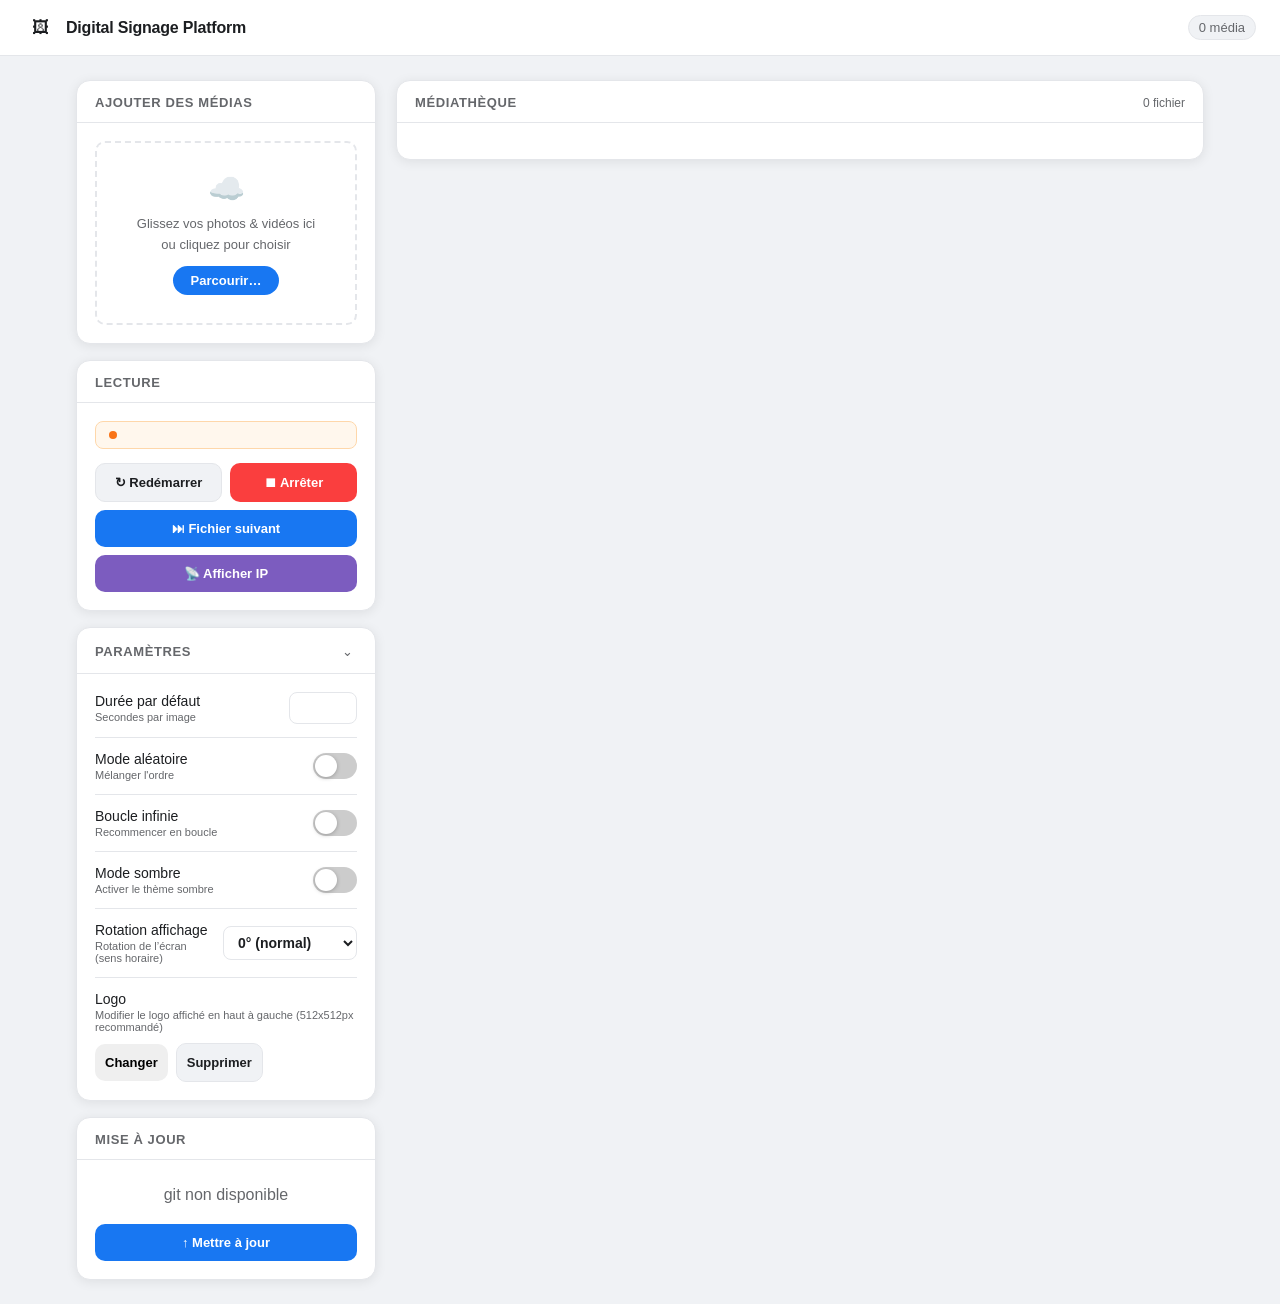
==== legacy_mpv/templates/index.html @ 135f109e "New system" ====
<!DOCTYPE html>
<html lang="fr">
<head>
  <meta charset="utf-8">
  <meta name="viewport" content="width=device-width, initial-scale=1">
  <title>Digital Signage</title>
  <style>
    *, *::before, *::after { margin: 0; padding: 0; box-sizing: border-box; }

    :root {
      --bg:      #f0f2f5;
      --surface: #ffffff;
      --border:  #e4e6ea;
      --text:    #1c1e21;
      --text-2:  #65676b;
      --blue:    #1877f2;
      --blue-h:  #166fe5;
      --green:   #42b883;
      --red:     #fa3e3e;
      --purple:  #7c5cbf;
      --radius:  14px;
      --shadow:  0 2px 12px rgba(0,0,0,.08);
      /* pill (durée) colours */
      --pill-bg: rgba(0,0,0,0.32);
      --pill-border: rgba(0,0,0,0.18);
      --pill-color: #ffffff;
    }

    /* Dark mode variables */
    .dark {
      --bg:      #0b0f12;
      --surface: #0f1720;
      --border:  #1f2933;
      --text:    #e6eef8;
      --text-2:  #9aa4b2;
      --blue:    #3b82f6;
      --blue-h:  #2563eb;
      --green:   #34d399;
      --red:     #fb7185;
      --purple:  #8b5cf6;
      --radius:  14px;
      --shadow:  0 2px 12px rgba(0,0,0,.5);
      --pill-bg: rgba(255,255,255,0.06);
      --pill-border: rgba(255,255,255,0.08);
      --pill-color: var(--text);
    }

    body {
      font-family: -apple-system, BlinkMacSystemFont, 'Segoe UI', Roboto, Helvetica, sans-serif;
      background: var(--bg);
      color: var(--text);
      min-height: 100vh;
    }

    /* ── Header ──────────────────────────────────────── */
    .header {
      background: var(--surface);
      border-bottom: 1px solid var(--border);
      padding: 0 24px;
      height: 56px;
      display: flex;
      align-items: center;
      gap: 10px;
      position: sticky;
      top: 0;
      z-index: 100;
    }
    .header-icon {
      width: 32px; height: 32px;
      background: transparent;
      border-radius: 8px;
      display: flex; align-items: center; justify-content: center;
      font-size: 17px;
    }
    .header-title {
      font-size: 16px;
      font-weight: 700;
      letter-spacing: -0.2px;
    }
    .header-count {
      margin-left: auto;
      font-size: 13px;
      color: var(--text-2);
      background: var(--bg);
      padding: 4px 10px;
      border-radius: 20px;
      border: 1px solid var(--border);
    }

    /* ── Page layout ─────────────────────────────────── */
    .page {
      max-width: 1160px;
      margin: 0 auto;
      padding: 24px 16px;
      display: grid;
      grid-template-columns: 300px 1fr;
      gap: 20px;
      align-items: start;
    }
    @media (max-width: 800px) {
      .page { grid-template-columns: 1fr; }
    }
    .sidebar { display: flex; flex-direction: column; gap: 16px; }
    .main    { display: flex; flex-direction: column; gap: 16px; }

    /* ── Cards ───────────────────────────────────────── */
    .card {
      background: var(--surface);
      border-radius: var(--radius);
      border: 1px solid var(--border);
      box-shadow: var(--shadow);
      overflow: hidden;
    }
    .card-head {
      padding: 14px 18px 12px;
      border-bottom: 1px solid var(--border);
      display: flex;
      align-items: center;
      justify-content: space-between;
      gap: 8px;
    }
    .card-head h2 {
      font-size: 13px;
      font-weight: 700;
      text-transform: uppercase;
      letter-spacing: .6px;
      color: var(--text-2);
    }
    .card-body { padding: 18px; }

    /* Collapsible card body */
    .card-body-collapsible {
      padding: 18px;
      overflow: hidden;
      max-height: 1000px;
      transition: max-height .35s ease, padding .35s ease;
    }
    .card-body-collapsible.collapsed {
      max-height: 0;
      padding-top: 0;
      padding-bottom: 0;
    }

    /* Chevron toggle */
    .card-head-btn {
      background: none; border: none; cursor: pointer;
      color: var(--text-2); padding: 2px 4px;
      display: flex; align-items: center;
      transition: color .2s;
    }
    .card-head-btn:hover { color: var(--text); }
    .card-head-btn .chevron {
      display: inline-block;
      transition: transform .3s ease;
      font-style: normal; font-size: 13px;
    }
    .card-head-btn.collapsed .chevron { transform: rotate(-90deg); }

    /* ── Upload zone ─────────────────────────────────── */
    .upload-zone {
      border: 2px dashed var(--border);
      border-radius: 10px;
      padding: 28px 16px;
      text-align: center;
      cursor: pointer;
      transition: border-color .2s, background .2s;
    }
    .upload-zone:hover,
    .upload-zone.drag-on {
      border-color: var(--blue);
      background: #f0f5ff;
    }
    .upload-zone .uz-icon { font-size: 30px; margin-bottom: 8px; }
    .upload-zone p { font-size: 13px; color: var(--text-2); line-height: 1.6; }
    .upload-zone .uz-btn {
      display: inline-block;
      margin-top: 10px;
      background: var(--blue);
      color: #fff;
      font-size: 13px;
      font-weight: 600;
      padding: 7px 18px;
      border-radius: 20px;
    }
    .upload-zone .uz-btn:hover { background: var(--blue-h); }
    .upload-progress {
      margin-top: 10px;
      height: 4px;
      background: var(--border);
      border-radius: 4px;
      overflow: hidden;
      display: none;
    }
    .upload-progress-bar {
      height: 100%;
      background: var(--blue);
      animation: indeterminate 1.2s infinite;
    }
    @keyframes indeterminate {
      0%   { transform: translateX(-100%); width: 50%; }
      100% { transform: translateX(300%);  width: 50%; }
    }
    #fileInput { display: none; }

    /* ── MPV status bar ─────────────────────────────── */
    .mpv-status {
      display: flex;
      align-items: center;
      gap: 8px;
      padding: 9px 13px;
      border-radius: 8px;
      font-size: 13px;
      font-weight: 500;
      margin-bottom: 14px;
      border: 1px solid;
    }
    .mpv-status.ok   { background: #f0fdf4; color: #166534; border-color: #bbf7d0; }
    .mpv-status.warn { background: #fff7ed; color: #9a3412; border-color: #fed7aa; }
    .mpv-status.err  { background: #fef2f2; color: #991b1b; border-color: #fecaca; }
    .mpv-status .dot {
      width: 8px; height: 8px; border-radius: 50%; flex-shrink: 0;
    }
    .ok   .dot { background: #22c55e; animation: pulse 2s infinite; }
    .warn .dot { background: #f97316; }
    .err  .dot { background: var(--red); }

    /* ── Now playing ─────────────────────────────────── */
    .now-playing {
      display: none;
      background: #f0f5ff;
      border: 1px solid #c8d8f8;
      border-radius: 8px;
      padding: 10px 13px;
      font-size: 13px;
      color: var(--blue);
      margin-bottom: 14px;
      align-items: center;
      gap: 8px;
    }
    .now-playing.show { display: flex; }
    .np-dot {
      width: 8px; height: 8px;
      background: var(--green);
      border-radius: 50%;
      flex-shrink: 0;
      animation: pulse 2s infinite;
    }
    @keyframes pulse { 0%,100% { opacity:1 } 50% { opacity:.4 } }

    /* ── Controls ────────────────────────────────────── */
    .ctrl-grid {
      display: grid;
      grid-template-columns: 1fr 1fr;
      gap: 8px;
    }
    .ctrl-btn {
      display: flex;
      align-items: center;
      justify-content: center;
      gap: 7px;
      padding: 11px 10px;
      border: none;
      border-radius: 10px;
      font-size: 13px;
      font-weight: 600;
      cursor: pointer;
      transition: filter .15s, transform .1s;
    }
    .ctrl-btn:hover  { filter: brightness(.93); }
    .ctrl-btn:active { transform: scale(.97); }
    .ctrl-restart { background: var(--bg); color: var(--text); border: 1px solid var(--border); }
    .ctrl-next    { background: var(--blue);  color: #fff; grid-column: span 2; }
    .ctrl-stop    { background: var(--red);   color: #fff; }
    .ctrl-all     { background: var(--green); color: #fff; grid-column: span 2; }
    .ctrl-ip      { background: var(--purple); color: #fff; grid-column: span 2; }

    /* ── Settings ────────────────────────────────────── */
    .setting-row {
      display: flex;
      align-items: center;
      justify-content: space-between;
      padding: 13px 0;
      border-bottom: 1px solid var(--border);
      gap: 12px;
    }
    .setting-label { color: var(--text); }
    .setting-row:last-child  { border-bottom: none; padding-bottom: 0; }
    .setting-row:first-child { padding-top: 0; }
    .setting-label { font-size: 14px; font-weight: 500; }
    .setting-hint  { font-size: 11px; color: var(--text-2); margin-top: 2px; }
    .num-input {
      width: 68px;
      padding: 7px 10px;
      border: 1.5px solid var(--border);
      border-radius: 8px;
      font-size: 14px;
      font-weight: 600;
      text-align: center;
      background: var(--surface);
      color: var(--text);
      transition: border-color .2s, box-shadow .15s;
    }
    .num-input:focus { outline: none; border-color: var(--blue); background: var(--surface); color: var(--text); }

    /* Rotation select */
    .rot-select {
      padding: 7px 10px;
      border: 1.5px solid var(--border);
      border-radius: 8px;
      font-size: 14px;
      font-weight: 600;
      background: var(--surface);
      color: var(--text);
      cursor: pointer;
      transition: border-color .2s;
    }
    .rot-select:focus { outline: none; border-color: var(--blue); }

    /* iOS-style toggle */
    .tog { position: relative; width: 44px; height: 26px; flex-shrink: 0; }
    .tog input { display: none; }
    .tog-track {
      position: absolute; inset: 0;
      background: #ccc;
      border-radius: 26px;
      cursor: pointer;
      transition: background .25s;
    }
    .tog-track::after {
      content: '';
      position: absolute;
      width: 22px; height: 22px;
      background: #fff;
      border-radius: 50%;
      top: 2px; left: 2px;
      box-shadow: 0 1px 4px rgba(0,0,0,.25);
      transition: transform .25s;
    }
    .tog input:checked + .tog-track { background: var(--green); }
    .tog input:checked + .tog-track::after { transform: translateX(18px); }

    /* ── Info notes ──────────────────────────────────── */
    .note {
      padding: 9px 12px;
      border-radius: 8px;
      font-size: 12.5px;
      line-height: 1.5;
      margin-bottom: 14px;
    }
    .note-warn { background: #fff8e6; color: #7a5200; border: 1px solid #f5d67a; }
    .note-info { background: #eef4ff; color: #2255c4; border: 1px solid #c0d4f8; }

    /* ── Gallery ─────────────────────────────────────── */
    .gallery {
      display: grid;
      grid-template-columns: repeat(auto-fill, minmax(155px, 1fr));
      gap: 10px;
    }
    .gallery-item {
      position: relative;
      border-radius: 10px;
      background: var(--bg);
      border: 2px solid transparent;
      transition: box-shadow .2s, border-color .2s, transform .15s;
      display: flex;
      flex-direction: column;
    }
    .gallery-item:hover      { box-shadow: 0 6px 20px rgba(0,0,0,.12); }
    .gallery-item.selected   { border-color: var(--blue); }
    .gallery-item.draggable  { cursor: grab; }
    .gallery-item.dragging   { opacity: .35; transform: scale(.95); cursor: grabbing; }
    .gallery-item.drag-over  {
      border-color: var(--blue);
      transform: scale(1.04);
      box-shadow: 0 0 0 3px rgba(24,119,242,.25);
    }

    /* Image wrapper — clips uniquement les coins du haut */
    .img-wrap {
      position: relative;
      flex: 1;
      overflow: hidden;
      border-radius: 8px 8px 0 0;
      min-height: 0;
      aspect-ratio: 1;
    }
    .gallery-item img {
      position: absolute; inset: 0;
      width: 100%; height: 100%;
      object-fit: cover; display: block;
    }

    /* Hover overlay */
    .item-overlay {
      position: absolute; inset: 0;
      background: transparent;
      transition: background .2s;
      display: flex; flex-direction: column; justify-content: space-between;
    }
    .img-wrap:hover .item-overlay { background: rgba(0,0,0,.28); }

    .item-actions {
      display: flex;
      justify-content: space-between;
      align-items: flex-start;
      padding: 7px;
      opacity: 0;
      transition: opacity .2s;
    }
    .gallery-item:hover .item-actions { opacity: 1; }

    .ia-btn {
      width: 30px; height: 30px;
      border: none; border-radius: 50%;
      display: flex; align-items: center; justify-content: center;
      cursor: pointer; font-size: 13px;
      backdrop-filter: blur(6px);
      transition: transform .15s;
    }
    .ia-btn:hover { transform: scale(1.12); }
    .ia-play { background: rgba(255,255,255,.92); color: var(--blue); }
    .ia-del  { background: rgba(250,62,62,.88);   color: #fff; }

    .drag-pip {
      position: absolute; top: 7px; left: 50%;
      transform: translateX(-50%);
      background: rgba(0,0,0,.45);
      color: #fff; border-radius: 4px;
      padding: 1px 6px; font-size: 12px;
      letter-spacing: 3px; pointer-events: none;
      opacity: 0; transition: opacity .2s;
    }
    .img-wrap:hover .drag-pip { opacity: 1; }

    /* Bottom info bar */
    .item-foot {
      padding: 0 8px;
      height: 28px;
      background: rgba(8, 8, 10, 0.92);
      border-top: 1px solid rgba(255,255,255,.07);
      border-radius: 0 0 8px 8px;
      display: flex; align-items: center; gap: 5px;
      flex-shrink: 0;
    }
    .item-name {
      font-size: 10px; color: rgba(255,255,255,.80);
      overflow: hidden; text-overflow: ellipsis; white-space: nowrap; flex: 1;
      min-width: 0;
    }
    .type-badge {
      font-size: 9px; font-weight: 700;
      padding: 1px 5px; border-radius: 3px;
      letter-spacing: .4px; white-space: nowrap;
      flex-shrink: 0;
    }
    .badge-video { background: var(--purple); color: #fff; }
    .badge-gif   { background: #f97316;       color: #fff; }
    .badge-img   { background: #0ea5e9;       color: #fff; }
    .dur-pill {
      display: flex; align-items: center; gap: 2px;
      flex-shrink: 0;
    }
    .dur-pill input {
      width: 28px;
      background: rgba(255,255,255,.12);
      border: none; border-radius: 4px;
      color: rgba(255,255,255,.90); font-size: 11px; font-weight: 700;
      text-align: center; padding: 2px 2px;
    }
    .dur-pill input:focus { outline: none; background: rgba(255,255,255,.20); }
    .dur-pill input::placeholder { color: rgba(255,255,255,.45); }
    .dur-pill span { font-size: 10px; color: rgba(255,255,255,.55); }

    /* ── Update card ─────────────────────────────────── */
    .git-info {
      display: flex;
      align-items: center;
      justify-content: center;
      padding: 8px 12px;
      margin-bottom: 12px;
    }
    .update-output {
      display: none;
      margin-top: 10px;
      padding: 8px 10px;
      background: var(--bg);
      border: 1px solid var(--border);
      border-radius: 8px;
      font-family: monospace;
      font-size: 11px;
      color: var(--text-2);
      white-space: pre-wrap;
      word-break: break-all;
      line-height: 1.6;
    }
    .update-output.show { display: block; }
    .ctrl-update { background: var(--blue); color: #fff; grid-column: span 2; }

    /* ── Toast ───────────────────────────────────────── */
    .toast {
      position: fixed;
      bottom: 24px; right: 24px;
      background: #1c1e21;
      color: #fff;
      font-size: 13px; font-weight: 500;
      padding: 11px 16px;
      border-radius: 10px;
      box-shadow: 0 4px 20px rgba(0,0,0,.3);
      transform: translateY(70px); opacity: 0;
      transition: transform .3s cubic-bezier(.34,1.56,.64,1), opacity .3s;
      pointer-events: none; z-index: 999; max-width: 280px;
    }
    .toast.show { transform: translateY(0); opacity: 1; }
  </style>
</head>
<body>

  <header class="header">
    <div class="header-icon">
      <img id="siteLogo" src="/static/logo.png" alt="Logo"
           style="width:32px;height:32px;border-radius:8px;object-fit:cover;display:block"
           onerror="this.style.display='none';document.getElementById('logoFallback').style.display='flex'">
      <div id="logoFallback" style="display:none">🖼</div>
    </div>
    <span class="header-title">Digital Signage Platform</span>
    <span class="header-count" id="headerCount">0 média</span>
  </header>

  <div class="page">

    <!-- ── Sidebar ────────────────────────────────────── -->
    <aside class="sidebar">

      <!-- Upload -->
      <div class="card">
        <div class="card-head"><h2>Ajouter des médias</h2></div>
        <div class="card-body">
          <div class="upload-zone" id="uploadZone"
               onclick="document.getElementById('fileInput').click()">
            <div class="uz-icon">☁️</div>
            <p>Glissez vos photos &amp; vidéos ici<br>ou cliquez pour choisir</p>
            <span class="uz-btn">Parcourir…</span>
          </div>
          <div class="upload-progress" id="uploadProgress">
            <div class="upload-progress-bar"></div>
          </div>
          <input type="file" id="fileInput" multiple accept="image/*,video/*">
        </div>
      </div>

      <!-- Lecture -->
      <div class="card">
        <div class="card-head"><h2>Lecture</h2></div>
        <div class="card-body">
          <div class="mpv-status warn" id="mpvStatus">
            <span class="dot"></span>
            <span id="mpvStatusText"></span>
          </div>
          <div class="now-playing" id="nowPlaying">
            <span class="np-dot"></span>
            <span>En cours d'affichage : <strong id="nowPlayingName"></strong></span>
          </div>
          <div class="ctrl-grid">
            <button class="ctrl-btn ctrl-restart" onclick="control('restart')">↻ Redémarrer</button>
            <button class="ctrl-btn ctrl-stop"    onclick="control('stop')">⏹ Arrêter</button>
            <button class="ctrl-btn ctrl-next"    onclick="control('next')">⏭ Fichier suivant</button>
            <button class="ctrl-btn ctrl-ip"      onclick="control('show-ip')">📡 Afficher IP</button>
            <button class="ctrl-btn ctrl-all" id="playAllBtn" style="display:none"
                    onclick="playAll()">▶ Tous les médias</button>
          </div>
        </div>
      </div>

      <!-- Paramètres -->
      <div class="card">
        <div class="card-head">
          <h2>Paramètres</h2>
          <button class="card-head-btn" id="paramToggleBtn" onclick="toggleParams()" title="Réduire / Développer">
            <i class="chevron">&#8964;</i>
          </button>
        </div>
        <div class="card-body-collapsible" id="paramsBody">
          <div class="setting-row">
            <div>
              <div class="setting-label">Durée par défaut</div>
              <div class="setting-hint">Secondes par image</div>
            </div>
            <input type="number" class="num-input" id="duration" min="1" max="300"
                   onchange="updateConfig()">
          </div>
          <div class="setting-row">
            <div>
              <div class="setting-label">Mode aléatoire</div>
              <div class="setting-hint">Mélanger l'ordre</div>
            </div>
            <label class="tog">
              <input type="checkbox" id="shuffle" onchange="updateConfig()">
              <span class="tog-track"></span>
            </label>
          </div>
          <div class="setting-row">
            <div>
              <div class="setting-label">Boucle infinie</div>
              <div class="setting-hint">Recommencer en boucle</div>
            </div>
            <label class="tog">
              <input type="checkbox" id="loop" onchange="updateConfig()">
              <span class="tog-track"></span>
            </label>
          </div>
          <div class="setting-row">
            <div>
              <div class="setting-label">Mode sombre</div>
              <div class="setting-hint">Activer le thème sombre</div>
            </div>
            <label class="tog">
              <input type="checkbox" id="darkMode" onchange="updateConfig()">
              <span class="tog-track"></span>
            </label>
          </div>
          <div class="setting-row">
            <div>
              <div class="setting-label">Rotation affichage</div>
              <div class="setting-hint">Rotation de l&rsquo;écran (sens horaire)</div>
            </div>
            <select class="rot-select" id="rotation" onchange="updateConfig()">
              <option value="0">0° (normal)</option>
              <option value="90">90°</option>
              <option value="180">180° (inversé)</option>
              <option value="270">270°</option>
            </select>
          </div>
          <div class="setting-row" style="flex-direction:column; align-items:flex-start; gap:10px;">
            <div>
              <div class="setting-label">Logo</div>
              <div class="setting-hint">Modifier le logo affiché en haut à gauche (512x512px recommandé)</div>
            </div>
            <div style="display:flex; align-items:center; gap:8px;">
              <img id="logoPreview" src="/static/logo.png" alt="Preview"
                   style="width:36px;height:36px;border-radius:8px;object-fit:cover;border:1px solid var(--border)"
                   onerror="this.style.display='none'">
              <input type="file" id="logoInput" accept="image/*" style="display:none"
                     onchange="uploadLogo(this.files)">
              <button class="ctrl-btn" onclick="var i=document.getElementById('logoInput');i.value='';i.click()">Changer</button>
              <button class="ctrl-btn ctrl-restart" onclick="removeLogo()">Supprimer</button>
            </div>
          </div>
        </div>
      </div>

      <!-- Mise à jour -->
      <div class="card">
        <div class="card-head"><h2>Mise à jour</h2></div>
        <div class="card-body">
          <div class="git-info" id="gitInfo">
            <span style="color:var(--text-2);font-size:12px">Chargement…</span>
          </div>
          <div class="ctrl-grid">
            <button class="ctrl-btn ctrl-update" id="updateBtn" onclick="runUpdate()">
              ↑ Mettre à jour
            </button>
          </div>
        </div>
      </div>

    </aside>

    <!-- ── Médiathèque ─────────────────────────────────── -->
    <main class="main">
      <div class="card">
        <div class="card-head">
          <h2>Médiathèque</h2>
          <span style="font-size:12px; color:var(--text-2)" id="galleryCount">0 fichier</span>
        </div>
        <div class="card-body">
          <div class="note note-warn" id="shuffleNote" style="display:none">
            Mode aléatoire activé — désactivez-le dans les paramètres pour personnaliser
            l'ordre par glisser-déposer.
          </div>
          <div class="note note-info" id="orderNote" style="display:none">
            Glissez-déposez les vignettes pour définir l'ordre de lecture.
            Chaque image dispose d'un champ de durée individuel.
          </div>
          <div class="gallery" id="gallery"></div>
        </div>
      </div>
    </main>

  </div>

  <div class="toast" id="toast"></div>

  <script>
    let _files     = [];
    let isDragging = false;
    let dragSrcEl  = null;
    let toastTimer = null;

    const VIDEO_EXT = /\.(mp4|avi|mkv|mov|webm|m4v)$/i;
    const GIF_EXT   = /\.gif$/i;
    const isVideo = f => VIDEO_EXT.test(f);
    const isGif   = f => GIF_EXT.test(f);

    // ── Toast ─────────────────────────────────────────────
    function showToast(msg) {
      const t = document.getElementById('toast');
      t.textContent = msg;
      t.classList.add('show');
      clearTimeout(toastTimer);
      toastTimer = setTimeout(() => t.classList.remove('show'), 3000);
    }

    // ── Config ────────────────────────────────────────────
    async function loadConfig() {
      const cfg = await fetch('/api/config').then(r => r.json());
      document.getElementById('duration').value    = cfg.image_duration;
      document.getElementById('shuffle').checked   = cfg.shuffle;
      document.getElementById('loop').checked      = cfg.loop;
      // dark mode
      if (document.getElementById('darkMode')) {
        document.getElementById('darkMode').checked = !!cfg.dark_mode;
        applyDarkMode(!!cfg.dark_mode);
      }
      const rotEl = document.getElementById('rotation');
      if (rotEl) rotEl.value = String(cfg.rotation ?? 0);
      refreshNowPlaying(cfg);
      // hide mpv status badge; confirmations use toasts
      const mpv = document.getElementById('mpvStatus');
      if (mpv) mpv.style.display = 'none';
    }

    function refreshNowPlaying(cfg) {
      const np = document.getElementById('nowPlaying');
      if (cfg.single_file_mode && cfg.selected_file) {
        np.classList.add('show');
        document.getElementById('nowPlayingName').textContent = cfg.selected_file;
        document.getElementById('playAllBtn').style.display = 'block';
      } else {
        np.classList.remove('show');
        document.getElementById('playAllBtn').style.display = 'none';
      }
    }

    async function updateConfig() {
      const payload = {
        image_duration: parseInt(document.getElementById('duration').value),
        shuffle: document.getElementById('shuffle').checked,
        loop:    document.getElementById('loop').checked,
      };
      const darkModeEl = document.getElementById('darkMode');
      if (darkModeEl) payload.dark_mode = darkModeEl.checked;
      const rotEl = document.getElementById('rotation');
      if (rotEl) payload.rotation = parseInt(rotEl.value);
      await fetch('/api/config', {
        method: 'POST',
        headers: { 'Content-Type': 'application/json' },
        body: JSON.stringify(payload),
      });
      if (darkModeEl) applyDarkMode(darkModeEl.checked);
      showToast('Paramètres enregistrés');
      loadConfig();
      loadGallery();
    }

    function applyDarkMode(enabled) {
      if (enabled) document.body.classList.add('dark');
      else document.body.classList.remove('dark');
    }

    // ── Gallery ───────────────────────────────────────────
    async function loadGallery() {
      if (isDragging) return;

      const [files, cfg] = await Promise.all([
        fetch('/api/files').then(r => r.json()),
        fetch('/api/config').then(r => r.json()),
      ]);

      // Sort by custom order
      let sorted = [...files];
      if (cfg.file_order && cfg.file_order.length) {
        const om = Object.fromEntries(cfg.file_order.map((f, i) => [f, i]));
        sorted.sort((a, b) => {
          const ai = om[a] ?? 1e9;
          const bi = om[b] ?? 1e9;
          return ai !== bi ? ai - bi : a.localeCompare(b);
        });
      }
      _files = sorted;

      const n = files.length;
      document.getElementById('headerCount').textContent  = n + ' média' + (n > 1 ? 's' : '');
      document.getElementById('galleryCount').textContent = n + ' fichier' + (n > 1 ? 's' : '');
      document.getElementById('shuffleNote').style.display = cfg.shuffle ? 'block' : 'none';
      document.getElementById('orderNote').style.display   = cfg.shuffle ? 'none'  : 'block';
      refreshNowPlaying(cfg);

      const draggable = !cfg.shuffle;
      document.getElementById('gallery').innerHTML = sorted.map((file, i) => {
        const sel       = cfg.single_file_mode && cfg.selected_file === file;
        const video     = isVideo(file);
        const gif       = isGif(file);
        const customDur = cfg.file_durations?.[file] ?? '';
        const defDur    = cfg.image_duration;
        const safeFile  = file.replace(/"/g, '&quot;');

        return `
          <div class="gallery-item${sel ? ' selected' : ''}${draggable ? ' draggable' : ''}"
               data-filename="${safeFile}"
               ${draggable ? 'draggable="true" ondragstart="dragStart(event)"' : ''}
               ondragover="dragOver(event)"
               ondragleave="dragLeave(event)"
               ondrop="drop(event)"
               ondragend="dragEnd(event)">
            <div class="img-wrap">
              <img src="/media/${encodeURIComponent(file)}"
                   onerror="this.src='data:image/svg+xml,<svg xmlns=%22http://www.w3.org/2000/svg%22 viewBox=%220 0 1 1%22><rect fill=%22%23e4e6ea%22 width=%221%22 height=%221%22/></svg>'">
              ${draggable ? '<div class="drag-pip">&#8942;&#8942;</div>' : ''}
              <div class="item-overlay">
                <div class="item-actions">
                  <button class="ia-btn ia-play" onclick="_gPlay(${i})"   title="Afficher uniquement">&#9654;</button>
                  <button class="ia-btn ia-del"  onclick="_gDelete(${i})" title="Supprimer">&#10005;</button>
                </div>
              </div>
            </div>
            <div class="item-foot">
              <span class="type-badge ${video ? 'badge-video' : gif ? 'badge-gif' : 'badge-img'}">${video ? 'VIDEO' : gif ? 'GIF' : 'IMG'}</span>
              <span class="item-name">${file}</span>
                ${!video
                  ? `<div class="dur-pill" onclick="event.stopPropagation()">
                       <input type="number"
                              value="${customDur}"
                              placeholder="${defDur}"
                              min="1" max="300"
                              title="Durée personnalisée (vide = défaut)"
                              onchange="_gSetDur(${i}, this.value)"
                              onclick="event.stopPropagation()">
                       <span>s</span>
                     </div>`
                  : ''
                }
            </div>
          </div>`;
      }).join('');
    }

    // Index-based proxies (avoids filename escaping in inline handlers)
    const _gPlay   = i => playSingle(_files[i]);
    const _gDelete = i => deleteFile(_files[i]);
    const _gSetDur = (i, v) => setFileDuration(_files[i], v);

    // ── Upload ────────────────────────────────────────────
    const uploadZone = document.getElementById('uploadZone');
    const fileInput  = document.getElementById('fileInput');

    uploadZone.addEventListener('dragover', e => {
      e.preventDefault();
      uploadZone.classList.add('drag-on');
    });
    uploadZone.addEventListener('dragleave', e => {
      if (!uploadZone.contains(e.relatedTarget)) uploadZone.classList.remove('drag-on');
    });
    uploadZone.addEventListener('drop', e => {
      e.preventDefault();
      uploadZone.classList.remove('drag-on');
      if (e.dataTransfer.files.length) uploadFiles(e.dataTransfer.files);
    });
    fileInput.addEventListener('change', () => {
      if (fileInput.files.length) uploadFiles(fileInput.files);
    });

    async function uploadFiles(files) {
      const prog = document.getElementById('uploadProgress');
      prog.style.display = 'block';
      const fd = new FormData();
      for (const f of files) fd.append('files', f);
      const res = await fetch('/', { method: 'POST', body: fd });
      prog.style.display = 'none';
      fileInput.value = '';
      if (res.ok) {
        loadGallery();
        const n = files.length;
        showToast(n + ' fichier' + (n > 1 ? 's' : '') + ' envoyé' + (n > 1 ? 's' : ''));
      }
    }

    // ── Logo upload ───────────────────────────────────
    async function uploadLogo(files) {
      if (!files || !files.length) return;
      const fd = new FormData();
      fd.append('logo', files[0]);
      // Reset input so the same file can be re-selected next time
      document.getElementById('logoInput').value = '';
      try {
        const res = await fetch('/api/logo', { method: 'POST', body: fd });
        if (res.ok) {
          // force cache-bust
          const v = '?v=' + Date.now();
          document.getElementById('siteLogo').src = '/static/logo.png' + v;
          const pv = document.getElementById('logoPreview');
          if (pv) { pv.src = '/static/logo.png' + v; pv.style.display = 'block'; }
          document.getElementById('siteLogo').style.display = 'block';
          document.getElementById('logoFallback').style.display = 'none';
          showToast('Logo mis à jour');
        } else {
          const data = await res.json().catch(() => ({}));
          showToast('Erreur: ' + (data.message || res.statusText));
        }
      } catch (err) {
        showToast('Erreur réseau : impossible de contacter le serveur');
      }
    }

    async function removeLogo() {
      if (!confirm('Supprimer le logo actuel ?')) return;
      const res = await fetch('/api/logo', { method: 'DELETE' });
      if (res.ok) {
        document.getElementById('siteLogo').style.display = 'none';
        document.getElementById('logoFallback').style.display = 'flex';
        const pv = document.getElementById('logoPreview');
        if (pv) pv.style.display = 'none';
        showToast('Logo supprimé');
      } else {
        const data = await res.json().catch(() => ({}));
        showToast('Erreur: ' + (data.message || res.statusText));
      }
    }

    // ── Gallery drag & drop ───────────────────────────────
    function dragStart(e) {
      isDragging = true;
      dragSrcEl  = e.currentTarget;
      e.dataTransfer.effectAllowed = 'move';
      e.currentTarget.classList.add('dragging');
    }
    function dragOver(e) {
      e.preventDefault();
      e.dataTransfer.dropEffect = 'move';
      if (e.currentTarget !== dragSrcEl) e.currentTarget.classList.add('drag-over');
    }
    function dragLeave(e) { e.currentTarget.classList.remove('drag-over'); }
    function dragEnd(e) {
      isDragging = false;
      document.querySelectorAll('.gallery-item').forEach(el =>
        el.classList.remove('drag-over', 'dragging'));
    }
    function drop(e) {
      e.preventDefault();
      e.stopPropagation();
      const target = e.currentTarget;
      target.classList.remove('drag-over');
      if (!dragSrcEl || dragSrcEl === target) { isDragging = false; return; }

      const items = [...document.querySelectorAll('.gallery-item')];
      const si = items.indexOf(dragSrcEl);
      const di = items.indexOf(target);
      const g  = document.getElementById('gallery');
      if (si < di) g.insertBefore(dragSrcEl, target.nextSibling);
      else         g.insertBefore(dragSrcEl, target);

      isDragging = false;
      saveOrder();
    }
    async function saveOrder() {
      const order = [...document.querySelectorAll('.gallery-item')]
                      .map(el => el.dataset.filename);
      _files = order;
      await fetch('/api/order', {
        method: 'POST',
        headers: { 'Content-Type': 'application/json' },
        body: JSON.stringify({ order }),
      });
      showToast('Ordre de lecture mis à jour');
    }

    // ── File actions ──────────────────────────────────────
    async function setFileDuration(filename, value) {
      const duration = value ? parseInt(value) : null;
      await fetch('/api/file-duration/' + encodeURIComponent(filename), {
        method: 'POST',
        headers: { 'Content-Type': 'application/json' },
        body: JSON.stringify({ duration }),
      });
      showToast(duration ? `${filename} : ${duration}s` : 'Durée par défaut rétablie');
    }

    async function playSingle(filename) {
      await fetch('/api/play-single/' + encodeURIComponent(filename), { method: 'POST' });
      loadGallery();
      loadConfig();
      showToast('Affichage de ' + filename);
    }
    async function playAll() {
      await fetch('/api/play-all', { method: 'POST' });
      loadGallery();
      loadConfig();
      showToast('Lecture de toute la médiathèque');
    }
    async function deleteFile(filename) {
      if (!confirm('Supprimer « ' + filename + ' » ?')) return;
      await fetch('/api/delete/' + encodeURIComponent(filename), { method: 'DELETE' });
      loadGallery();
      showToast(filename + ' supprimé');
    }
    async function control(action) {
      const res  = await fetch('/api/control/' + action, { method: 'POST' });
      const data = await res.json();
      showToast(data.message);
      loadConfig();
      loadGallery();
    }

    // ── Collapsible params ─────────────────────────────────
    function toggleParams() {
      const body = document.getElementById('paramsBody');
      const btn  = document.getElementById('paramToggleBtn');
      body.classList.toggle('collapsed');
      btn.classList.toggle('collapsed');
    }

    // ── Git update ────────────────────────────────────
    async function loadGitStatus() {
      try {
        const data = await fetch('/api/update/status').then(r => r.json());
        const el = document.getElementById('gitInfo');
        if (data.success) {
          const upToDate = data.up_to_date;
          if (upToDate === false) {
            el.innerHTML = `<span style="font-size:11px;font-weight:700;padding:4px 12px;border-radius:5px;background:#f97316;color:#fff;white-space:nowrap">&#x25B2; MISE À JOUR DISPONIBLE</span>`;
          } else if (upToDate === true) {
            el.innerHTML = `<span style="font-size:11px;font-weight:700;padding:4px 12px;border-radius:5px;background:var(--green);color:#fff;white-space:nowrap">&#x2713; À JOUR</span>`;
          } else {
            el.innerHTML = `<span style="color:var(--text-2);font-size:12px">Statut inconnu</span>`;
          }
        } else {
          el.innerHTML = `<span style="color:var(--red);font-size:12px">${data.message || 'git non disponible'}</span>`;
        }
      } catch (e) {
        document.getElementById('gitInfo').innerHTML =
          '<span style="color:var(--text-2)">git non disponible</span>';
      }
    }

    async function runUpdate() {
      const btn = document.getElementById('updateBtn');
      btn.disabled = true;
      btn.textContent = '⏳ Mise à jour en cours…';
      try {
        const data = await fetch('/api/update', { method: 'POST' }).then(r => r.json());
        if (data.success) {
          if (data.updated) {
            btn.textContent = '✓ Redémarrage en cours…';
            setTimeout(() => location.reload(), 4000);
            return;
          } else {
            showToast('Déjà à jour');
            loadGitStatus();
          }
        } else {
          showToast('Erreur : ' + data.message);
        }
      } catch (e) {
        showToast('Erreur réseau');
      }
      btn.disabled = false;
      btn.textContent = '↑ Mettre à jour depuis GitHub';
    }

    // ── Init ──────────────────────────────────────────────
    loadConfig();
    loadGallery();
    loadGitStatus();
    setInterval(() => { if (!isDragging) loadGallery(); }, 5000);
  </script>
</body>
</html>
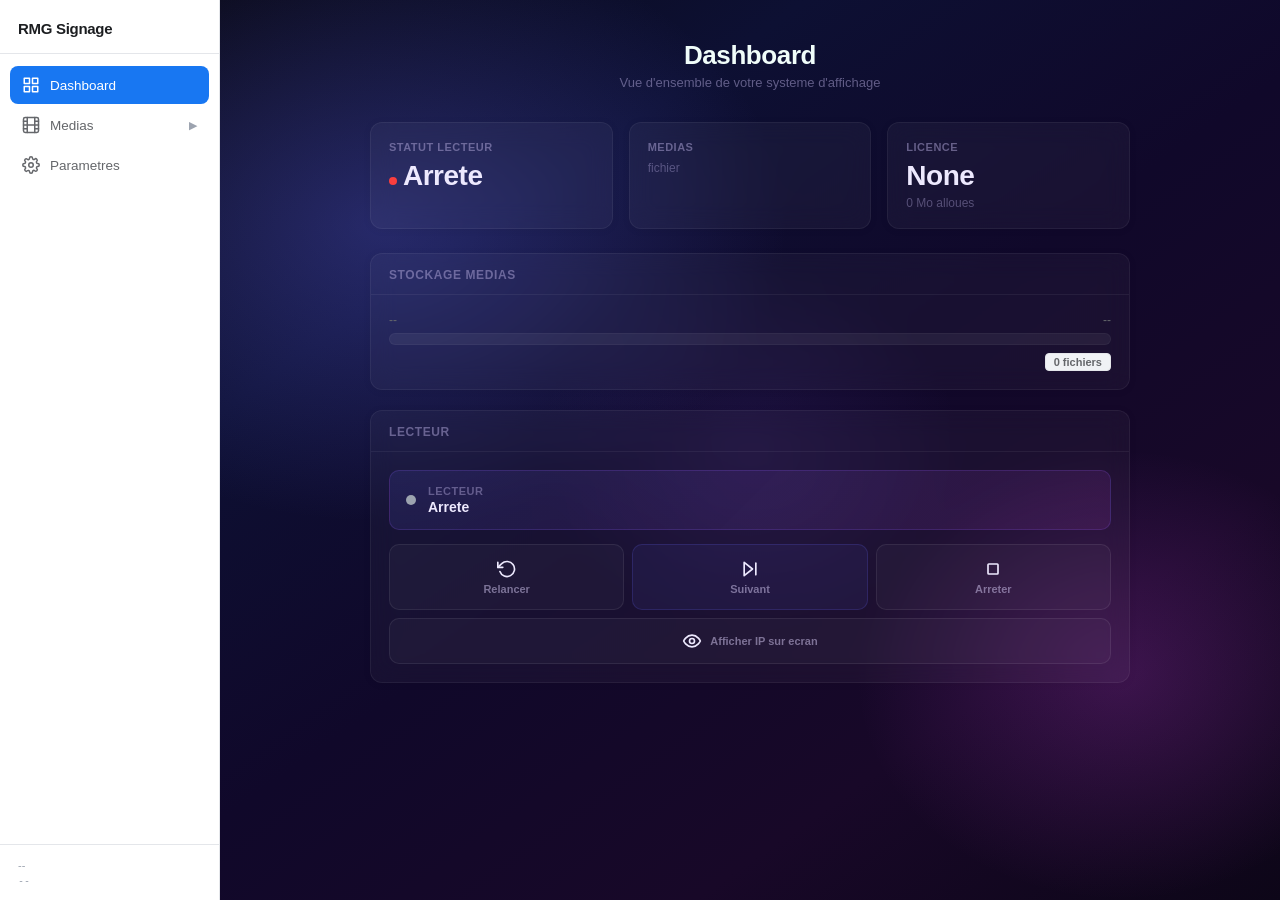
==== commit 58d06749: "feat: new system with chromium kiosk" ====
--- a/legacy_mpv/templates/index.html
+++ b/legacy_mpv/templates/index.html
@@ -3,543 +3,158 @@
 <head>
   <meta charset="utf-8">
   <meta name="viewport" content="width=device-width, initial-scale=1">
-  <title>Digital Signage</title>
-  <style>
-    *, *::before, *::after { margin: 0; padding: 0; box-sizing: border-box; }
-
-    :root {
-      --bg:      #f0f2f5;
-      --surface: #ffffff;
-      --border:  #e4e6ea;
-      --text:    #1c1e21;
-      --text-2:  #65676b;
-      --blue:    #1877f2;
-      --blue-h:  #166fe5;
-      --green:   #42b883;
-      --red:     #fa3e3e;
-      --purple:  #7c5cbf;
-      --radius:  14px;
-      --shadow:  0 2px 12px rgba(0,0,0,.08);
-      /* pill (durée) colours */
-      --pill-bg: rgba(0,0,0,0.32);
-      --pill-border: rgba(0,0,0,0.18);
-      --pill-color: #ffffff;
-    }
-
-    /* Dark mode variables */
-    .dark {
-      --bg:      #0b0f12;
-      --surface: #0f1720;
-      --border:  #1f2933;
-      --text:    #e6eef8;
-      --text-2:  #9aa4b2;
-      --blue:    #3b82f6;
-      --blue-h:  #2563eb;
-      --green:   #34d399;
-      --red:     #fb7185;
-      --purple:  #8b5cf6;
-      --radius:  14px;
-      --shadow:  0 2px 12px rgba(0,0,0,.5);
-      --pill-bg: rgba(255,255,255,0.06);
-      --pill-border: rgba(255,255,255,0.08);
-      --pill-color: var(--text);
-    }
-
-    body {
-      font-family: -apple-system, BlinkMacSystemFont, 'Segoe UI', Roboto, Helvetica, sans-serif;
-      background: var(--bg);
-      color: var(--text);
-      min-height: 100vh;
-    }
-
-    /* ── Header ──────────────────────────────────────── */
-    .header {
-      background: var(--surface);
-      border-bottom: 1px solid var(--border);
-      padding: 0 24px;
-      height: 56px;
-      display: flex;
-      align-items: center;
-      gap: 10px;
-      position: sticky;
-      top: 0;
-      z-index: 100;
-    }
-    .header-icon {
-      width: 32px; height: 32px;
-      background: transparent;
-      border-radius: 8px;
-      display: flex; align-items: center; justify-content: center;
-      font-size: 17px;
-    }
-    .header-title {
-      font-size: 16px;
-      font-weight: 700;
-      letter-spacing: -0.2px;
-    }
-    .header-count {
-      margin-left: auto;
-      font-size: 13px;
-      color: var(--text-2);
-      background: var(--bg);
-      padding: 4px 10px;
-      border-radius: 20px;
-      border: 1px solid var(--border);
-    }
-
-    /* ── Page layout ─────────────────────────────────── */
-    .page {
-      max-width: 1160px;
-      margin: 0 auto;
-      padding: 24px 16px;
-      display: grid;
-      grid-template-columns: 300px 1fr;
-      gap: 20px;
-      align-items: start;
-    }
-    @media (max-width: 800px) {
-      .page { grid-template-columns: 1fr; }
-    }
-    .sidebar { display: flex; flex-direction: column; gap: 16px; }
-    .main    { display: flex; flex-direction: column; gap: 16px; }
-
-    /* ── Cards ───────────────────────────────────────── */
-    .card {
-      background: var(--surface);
-      border-radius: var(--radius);
-      border: 1px solid var(--border);
-      box-shadow: var(--shadow);
-      overflow: hidden;
-    }
-    .card-head {
-      padding: 14px 18px 12px;
-      border-bottom: 1px solid var(--border);
-      display: flex;
-      align-items: center;
-      justify-content: space-between;
-      gap: 8px;
-    }
-    .card-head h2 {
-      font-size: 13px;
-      font-weight: 700;
-      text-transform: uppercase;
-      letter-spacing: .6px;
-      color: var(--text-2);
-    }
-    .card-body { padding: 18px; }
-
-    /* Collapsible card body */
-    .card-body-collapsible {
-      padding: 18px;
-      overflow: hidden;
-      max-height: 1000px;
-      transition: max-height .35s ease, padding .35s ease;
-    }
-    .card-body-collapsible.collapsed {
-      max-height: 0;
-      padding-top: 0;
-      padding-bottom: 0;
-    }
-
-    /* Chevron toggle */
-    .card-head-btn {
-      background: none; border: none; cursor: pointer;
-      color: var(--text-2); padding: 2px 4px;
-      display: flex; align-items: center;
-      transition: color .2s;
-    }
-    .card-head-btn:hover { color: var(--text); }
-    .card-head-btn .chevron {
-      display: inline-block;
-      transition: transform .3s ease;
-      font-style: normal; font-size: 13px;
-    }
-    .card-head-btn.collapsed .chevron { transform: rotate(-90deg); }
-
-    /* ── Upload zone ─────────────────────────────────── */
-    .upload-zone {
-      border: 2px dashed var(--border);
-      border-radius: 10px;
-      padding: 28px 16px;
-      text-align: center;
-      cursor: pointer;
-      transition: border-color .2s, background .2s;
-    }
-    .upload-zone:hover,
-    .upload-zone.drag-on {
-      border-color: var(--blue);
-      background: #f0f5ff;
-    }
-    .upload-zone .uz-icon { font-size: 30px; margin-bottom: 8px; }
-    .upload-zone p { font-size: 13px; color: var(--text-2); line-height: 1.6; }
-    .upload-zone .uz-btn {
-      display: inline-block;
-      margin-top: 10px;
-      background: var(--blue);
-      color: #fff;
-      font-size: 13px;
-      font-weight: 600;
-      padding: 7px 18px;
-      border-radius: 20px;
-    }
-    .upload-zone .uz-btn:hover { background: var(--blue-h); }
-    .upload-progress {
-      margin-top: 10px;
-      height: 4px;
-      background: var(--border);
-      border-radius: 4px;
-      overflow: hidden;
-      display: none;
-    }
-    .upload-progress-bar {
-      height: 100%;
-      background: var(--blue);
-      animation: indeterminate 1.2s infinite;
-    }
-    @keyframes indeterminate {
-      0%   { transform: translateX(-100%); width: 50%; }
-      100% { transform: translateX(300%);  width: 50%; }
-    }
-    #fileInput { display: none; }
-
-    /* ── MPV status bar ─────────────────────────────── */
-    .mpv-status {
-      display: flex;
-      align-items: center;
-      gap: 8px;
-      padding: 9px 13px;
-      border-radius: 8px;
-      font-size: 13px;
-      font-weight: 500;
-      margin-bottom: 14px;
-      border: 1px solid;
-    }
-    .mpv-status.ok   { background: #f0fdf4; color: #166534; border-color: #bbf7d0; }
-    .mpv-status.warn { background: #fff7ed; color: #9a3412; border-color: #fed7aa; }
-    .mpv-status.err  { background: #fef2f2; color: #991b1b; border-color: #fecaca; }
-    .mpv-status .dot {
-      width: 8px; height: 8px; border-radius: 50%; flex-shrink: 0;
-    }
-    .ok   .dot { background: #22c55e; animation: pulse 2s infinite; }
-    .warn .dot { background: #f97316; }
-    .err  .dot { background: var(--red); }
-
-    /* ── Now playing ─────────────────────────────────── */
-    .now-playing {
-      display: none;
-      background: #f0f5ff;
-      border: 1px solid #c8d8f8;
-      border-radius: 8px;
-      padding: 10px 13px;
-      font-size: 13px;
-      color: var(--blue);
-      margin-bottom: 14px;
-      align-items: center;
-      gap: 8px;
-    }
-    .now-playing.show { display: flex; }
-    .np-dot {
-      width: 8px; height: 8px;
-      background: var(--green);
-      border-radius: 50%;
-      flex-shrink: 0;
-      animation: pulse 2s infinite;
-    }
-    @keyframes pulse { 0%,100% { opacity:1 } 50% { opacity:.4 } }
-
-    /* ── Controls ────────────────────────────────────── */
-    .ctrl-grid {
-      display: grid;
-      grid-template-columns: 1fr 1fr;
-      gap: 8px;
-    }
-    .ctrl-btn {
-      display: flex;
-      align-items: center;
-      justify-content: center;
-      gap: 7px;
-      padding: 11px 10px;
-      border: none;
-      border-radius: 10px;
-      font-size: 13px;
-      font-weight: 600;
-      cursor: pointer;
-      transition: filter .15s, transform .1s;
-    }
-    .ctrl-btn:hover  { filter: brightness(.93); }
-    .ctrl-btn:active { transform: scale(.97); }
-    .ctrl-restart { background: var(--bg); color: var(--text); border: 1px solid var(--border); }
-    .ctrl-next    { background: var(--blue);  color: #fff; grid-column: span 2; }
-    .ctrl-stop    { background: var(--red);   color: #fff; }
-    .ctrl-all     { background: var(--green); color: #fff; grid-column: span 2; }
-    .ctrl-ip      { background: var(--purple); color: #fff; grid-column: span 2; }
-
-    /* ── Settings ────────────────────────────────────── */
-    .setting-row {
-      display: flex;
-      align-items: center;
-      justify-content: space-between;
-      padding: 13px 0;
-      border-bottom: 1px solid var(--border);
-      gap: 12px;
-    }
-    .setting-label { color: var(--text); }
-    .setting-row:last-child  { border-bottom: none; padding-bottom: 0; }
-    .setting-row:first-child { padding-top: 0; }
-    .setting-label { font-size: 14px; font-weight: 500; }
-    .setting-hint  { font-size: 11px; color: var(--text-2); margin-top: 2px; }
-    .num-input {
-      width: 68px;
-      padding: 7px 10px;
-      border: 1.5px solid var(--border);
-      border-radius: 8px;
-      font-size: 14px;
-      font-weight: 600;
-      text-align: center;
-      background: var(--surface);
-      color: var(--text);
-      transition: border-color .2s, box-shadow .15s;
-    }
-    .num-input:focus { outline: none; border-color: var(--blue); background: var(--surface); color: var(--text); }
-
-    /* Rotation select */
-    .rot-select {
-      padding: 7px 10px;
-      border: 1.5px solid var(--border);
-      border-radius: 8px;
-      font-size: 14px;
-      font-weight: 600;
-      background: var(--surface);
-      color: var(--text);
-      cursor: pointer;
-      transition: border-color .2s;
-    }
-    .rot-select:focus { outline: none; border-color: var(--blue); }
-
-    /* iOS-style toggle */
-    .tog { position: relative; width: 44px; height: 26px; flex-shrink: 0; }
-    .tog input { display: none; }
-    .tog-track {
-      position: absolute; inset: 0;
-      background: #ccc;
-      border-radius: 26px;
-      cursor: pointer;
-      transition: background .25s;
-    }
-    .tog-track::after {
-      content: '';
-      position: absolute;
-      width: 22px; height: 22px;
-      background: #fff;
-      border-radius: 50%;
-      top: 2px; left: 2px;
-      box-shadow: 0 1px 4px rgba(0,0,0,.25);
-      transition: transform .25s;
-    }
-    .tog input:checked + .tog-track { background: var(--green); }
-    .tog input:checked + .tog-track::after { transform: translateX(18px); }
-
-    /* ── Info notes ──────────────────────────────────── */
-    .note {
-      padding: 9px 12px;
-      border-radius: 8px;
-      font-size: 12.5px;
-      line-height: 1.5;
-      margin-bottom: 14px;
-    }
-    .note-warn { background: #fff8e6; color: #7a5200; border: 1px solid #f5d67a; }
-    .note-info { background: #eef4ff; color: #2255c4; border: 1px solid #c0d4f8; }
-
-    /* ── Gallery ─────────────────────────────────────── */
-    .gallery {
-      display: grid;
-      grid-template-columns: repeat(auto-fill, minmax(155px, 1fr));
-      gap: 10px;
-    }
-    .gallery-item {
-      position: relative;
-      border-radius: 10px;
-      background: var(--bg);
-      border: 2px solid transparent;
-      transition: box-shadow .2s, border-color .2s, transform .15s;
-      display: flex;
-      flex-direction: column;
-    }
-    .gallery-item:hover      { box-shadow: 0 6px 20px rgba(0,0,0,.12); }
-    .gallery-item.selected   { border-color: var(--blue); }
-    .gallery-item.draggable  { cursor: grab; }
-    .gallery-item.dragging   { opacity: .35; transform: scale(.95); cursor: grabbing; }
-    .gallery-item.drag-over  {
-      border-color: var(--blue);
-      transform: scale(1.04);
-      box-shadow: 0 0 0 3px rgba(24,119,242,.25);
-    }
-
-    /* Image wrapper — clips uniquement les coins du haut */
-    .img-wrap {
-      position: relative;
-      flex: 1;
-      overflow: hidden;
-      border-radius: 8px 8px 0 0;
-      min-height: 0;
-      aspect-ratio: 1;
-    }
-    .gallery-item img {
-      position: absolute; inset: 0;
-      width: 100%; height: 100%;
-      object-fit: cover; display: block;
-    }
-
-    /* Hover overlay */
-    .item-overlay {
-      position: absolute; inset: 0;
-      background: transparent;
-      transition: background .2s;
-      display: flex; flex-direction: column; justify-content: space-between;
-    }
-    .img-wrap:hover .item-overlay { background: rgba(0,0,0,.28); }
-
-    .item-actions {
-      display: flex;
-      justify-content: space-between;
-      align-items: flex-start;
-      padding: 7px;
-      opacity: 0;
-      transition: opacity .2s;
-    }
-    .gallery-item:hover .item-actions { opacity: 1; }
-
-    .ia-btn {
-      width: 30px; height: 30px;
-      border: none; border-radius: 50%;
-      display: flex; align-items: center; justify-content: center;
-      cursor: pointer; font-size: 13px;
-      backdrop-filter: blur(6px);
-      transition: transform .15s;
-    }
-    .ia-btn:hover { transform: scale(1.12); }
-    .ia-play { background: rgba(255,255,255,.92); color: var(--blue); }
-    .ia-del  { background: rgba(250,62,62,.88);   color: #fff; }
-
-    .drag-pip {
-      position: absolute; top: 7px; left: 50%;
-      transform: translateX(-50%);
-      background: rgba(0,0,0,.45);
-      color: #fff; border-radius: 4px;
-      padding: 1px 6px; font-size: 12px;
-      letter-spacing: 3px; pointer-events: none;
-      opacity: 0; transition: opacity .2s;
-    }
-    .img-wrap:hover .drag-pip { opacity: 1; }
-
-    /* Bottom info bar */
-    .item-foot {
-      padding: 0 8px;
-      height: 28px;
-      background: rgba(8, 8, 10, 0.92);
-      border-top: 1px solid rgba(255,255,255,.07);
-      border-radius: 0 0 8px 8px;
-      display: flex; align-items: center; gap: 5px;
-      flex-shrink: 0;
-    }
-    .item-name {
-      font-size: 10px; color: rgba(255,255,255,.80);
-      overflow: hidden; text-overflow: ellipsis; white-space: nowrap; flex: 1;
-      min-width: 0;
-    }
-    .type-badge {
-      font-size: 9px; font-weight: 700;
-      padding: 1px 5px; border-radius: 3px;
-      letter-spacing: .4px; white-space: nowrap;
-      flex-shrink: 0;
-    }
-    .badge-video { background: var(--purple); color: #fff; }
-    .badge-gif   { background: #f97316;       color: #fff; }
-    .badge-img   { background: #0ea5e9;       color: #fff; }
-    .dur-pill {
-      display: flex; align-items: center; gap: 2px;
-      flex-shrink: 0;
-    }
-    .dur-pill input {
-      width: 28px;
-      background: rgba(255,255,255,.12);
-      border: none; border-radius: 4px;
-      color: rgba(255,255,255,.90); font-size: 11px; font-weight: 700;
-      text-align: center; padding: 2px 2px;
-    }
-    .dur-pill input:focus { outline: none; background: rgba(255,255,255,.20); }
-    .dur-pill input::placeholder { color: rgba(255,255,255,.45); }
-    .dur-pill span { font-size: 10px; color: rgba(255,255,255,.55); }
-
-    /* ── Update card ─────────────────────────────────── */
-    .git-info {
-      display: flex;
-      align-items: center;
-      justify-content: center;
-      padding: 8px 12px;
-      margin-bottom: 12px;
-    }
-    .update-output {
-      display: none;
-      margin-top: 10px;
-      padding: 8px 10px;
-      background: var(--bg);
-      border: 1px solid var(--border);
-      border-radius: 8px;
-      font-family: monospace;
-      font-size: 11px;
-      color: var(--text-2);
-      white-space: pre-wrap;
-      word-break: break-all;
-      line-height: 1.6;
-    }
-    .update-output.show { display: block; }
-    .ctrl-update { background: var(--blue); color: #fff; grid-column: span 2; }
-
-    /* ── Toast ───────────────────────────────────────── */
-    .toast {
-      position: fixed;
-      bottom: 24px; right: 24px;
-      background: #1c1e21;
-      color: #fff;
-      font-size: 13px; font-weight: 500;
-      padding: 11px 16px;
-      border-radius: 10px;
-      box-shadow: 0 4px 20px rgba(0,0,0,.3);
-      transform: translateY(70px); opacity: 0;
-      transition: transform .3s cubic-bezier(.34,1.56,.64,1), opacity .3s;
-      pointer-events: none; z-index: 999; max-width: 280px;
-    }
-    .toast.show { transform: translateY(0); opacity: 1; }
-  </style>
+  <title>RMG Signage</title>
+  <link rel="stylesheet" href="/static/css/style.css">
 </head>
 <body>
 
-  <header class="header">
-    <div class="header-icon">
-      <img id="siteLogo" src="/static/logo.png" alt="Logo"
-           style="width:32px;height:32px;border-radius:8px;object-fit:cover;display:block"
-           onerror="this.style.display='none';document.getElementById('logoFallback').style.display='flex'">
-      <div id="logoFallback" style="display:none">🖼</div>
+  <!-- Mobile hamburger -->
+  <button class="hamburger" id="hamburger" onclick="toggleNav()">&#9776;</button>
+  <div class="nav-overlay" id="navOverlay" onclick="toggleNav()"></div>
+
+  <!-- ── Sidebar Navigation ───────────────────────────── -->
+  <nav class="sidebar-nav" id="sidebarNav">
+    <div class="nav-brand">
+      <img id="siteLogo" src="/static/logo.png" alt=""
+           onerror="this.style.display='none'">
+      <div>
+        <div class="nav-brand-text">RMG Signage</div>
+      </div>
     </div>
-    <span class="header-title">Digital Signage Platform</span>
-    <span class="header-count" id="headerCount">0 média</span>
-  </header>
-
-  <div class="page">
-
-    <!-- ── Sidebar ────────────────────────────────────── -->
-    <aside class="sidebar">
-
-      <!-- Upload -->
-      <div class="card">
-        <div class="card-head"><h2>Ajouter des médias</h2></div>
+    <div class="nav-links">
+      <button class="nav-link active" data-page="dashboard" onclick="goTo('dashboard')">
+        <svg viewBox="0 0 24 24" fill="none" stroke="currentColor" stroke-width="2" stroke-linecap="round" stroke-linejoin="round"><rect x="3" y="3" width="7" height="7"/><rect x="14" y="3" width="7" height="7"/><rect x="3" y="14" width="7" height="7"/><rect x="14" y="14" width="7" height="7"/></svg>
+        Dashboard
+      </button>
+      <div class="nav-group" id="navGroupMedias">
+        <button class="nav-link" onclick="toggleMediasNav()">
+          <svg viewBox="0 0 24 24" fill="none" stroke="currentColor" stroke-width="2" stroke-linecap="round" stroke-linejoin="round"><rect x="2" y="2" width="20" height="20" rx="2.18" ry="2.18"/><line x1="7" y1="2" x2="7" y2="22"/><line x1="17" y1="2" x2="17" y2="22"/><line x1="2" y1="12" x2="22" y2="12"/><line x1="2" y1="7" x2="7" y2="7"/><line x1="2" y1="17" x2="7" y2="17"/><line x1="17" y1="7" x2="22" y2="7"/><line x1="17" y1="17" x2="22" y2="17"/></svg>
+          Medias
+          <span class="nav-chevron">&#9654;</span>
+        </button>
+        <div class="nav-sub">
+          <button class="nav-link" data-page="medias" onclick="goTo('medias')">Fichiers</button>
+          <button class="nav-link" data-page="playlists" onclick="goTo('playlists')">Playlists</button>
+        </div>
+      </div>
+      <button class="nav-link" data-page="settings" onclick="goTo('settings')">
+        <svg viewBox="0 0 24 24" fill="none" stroke="currentColor" stroke-width="2" stroke-linecap="round" stroke-linejoin="round"><circle cx="12" cy="12" r="3"/><path d="M19.4 15a1.65 1.65 0 0 0 .33 1.82l.06.06a2 2 0 0 1-2.83 2.83l-.06-.06a1.65 1.65 0 0 0-1.82-.33 1.65 1.65 0 0 0-1 1.51V21a2 2 0 0 1-4 0v-.09A1.65 1.65 0 0 0 9 19.4a1.65 1.65 0 0 0-1.82.33l-.06.06a2 2 0 0 1-2.83-2.83l.06-.06A1.65 1.65 0 0 0 4.68 15a1.65 1.65 0 0 0-1.51-1H3a2 2 0 0 1 0-4h.09A1.65 1.65 0 0 0 4.6 9a1.65 1.65 0 0 0-.33-1.82l-.06-.06a2 2 0 0 1 2.83-2.83l.06.06A1.65 1.65 0 0 0 9 4.68a1.65 1.65 0 0 0 1-1.51V3a2 2 0 0 1 4 0v.09a1.65 1.65 0 0 0 1 1.51 1.65 1.65 0 0 0 1.82-.33l.06-.06a2 2 0 0 1 2.83 2.83l-.06.06A1.65 1.65 0 0 0 19.4 9a1.65 1.65 0 0 0 1.51 1H21a2 2 0 0 1 0 4h-.09a1.65 1.65 0 0 0-1.51 1z"/></svg>
+        Parametres
+      </button>
+    </div>
+    <div class="nav-footer">
+      <div id="navVersion" style="margin-bottom:4px">--</div>
+      <div class="nav-serial" id="navSerialFull">--</div>
+    </div>
+  </nav>
+
+  <!-- ── Main Content ─────────────────────────────────── -->
+  <div class="main-content">
+
+    <!-- ═══════════ DASHBOARD ═══════════ -->
+    <section class="page-section active" id="page-dashboard">
+      <div class="page-head">
+        <h1>Dashboard</h1>
+        <p>Vue d'ensemble de votre systeme d'affichage</p>
+      </div>
+
+      <div class="dash-alert dash-alert-update" id="dashUpdateAlert" onclick="goTo('settings')">
+        <div class="dash-alert-icon">&#8593;</div>
+        <div class="dash-alert-text">
+          <strong>Mise a jour disponible</strong>
+          <span>Une nouvelle version est disponible. Rendez-vous dans Parametres pour l'installer.</span>
+        </div>
+        <button class="dash-alert-action" onclick="event.stopPropagation();goTo('settings')">Mettre a jour</button>
+      </div>
+
+      <div class="dash-grid">
+        <div class="stat-card">
+          <div class="stat-label">Statut lecteur</div>
+          <div class="stat-value" id="dashMpvStatus">--</div>
+          <div class="stat-sub" id="dashMpvSub"></div>
+        </div>
+        <div class="stat-card">
+          <div class="stat-label">Medias</div>
+          <div class="stat-value" id="dashMediaCount">0</div>
+          <div class="stat-sub" id="dashMediaSub">fichiers</div>
+        </div>
+        <div class="stat-card">
+          <div class="stat-label">Licence</div>
+          <div class="stat-value" id="dashLicense">--</div>
+          <div class="stat-sub" id="dashLicenseSub"></div>
+        </div>
+      </div>
+
+      <div class="card">
+        <div class="card-head"><h2>Stockage medias</h2></div>
+        <div class="card-body">
+          <div class="storage-label">
+            <span id="storageUsed">--</span>
+            <span id="storageTotal">--</span>
+          </div>
+          <div class="storage-bar">
+            <div class="storage-fill" id="storageFill" style="width:0%"></div>
+          </div>
+          <div class="storage-meta">
+            <span id="storagePct"></span>
+            <span class="storage-files-badge" id="storageFiles">-- fichiers</span>
+          </div>
+        </div>
+      </div>
+
+      <div class="card">
+        <div class="card-head"><h2>Lecteur</h2></div>
+        <div class="card-body">
+          <div class="player-panel">
+            <div class="player-now" id="playerNow">
+              <div class="player-now-dot" id="playerDot"></div>
+              <div class="player-now-info">
+                <div class="player-now-label" id="playerLabel">Lecteur</div>
+                <div class="player-now-title" id="playerTitle">--</div>
+              </div>
+            </div>
+            <div class="player-controls">
+              <button class="player-btn" onclick="control('restart')" title="Redemarrer">
+                <svg viewBox="0 0 24 24"><polyline points="1 4 1 10 7 10"/><path d="M3.51 15a9 9 0 1 0 2.13-9.36L1 10"/></svg>
+                <span>Relancer</span>
+              </button>
+              <button class="player-btn accent" onclick="control('next')" title="Suivant">
+                <svg viewBox="0 0 24 24"><polygon points="5 4 15 12 5 20"/><line x1="19" y1="5" x2="19" y2="19"/></svg>
+                <span>Suivant</span>
+              </button>
+              <button class="player-btn danger" onclick="control('stop')" title="Arreter">
+                <svg viewBox="0 0 24 24"><rect x="6" y="6" width="12" height="12" rx="1"/></svg>
+                <span>Arreter</span>
+              </button>
+              <button class="player-btn player-btn-wide" onclick="control('show-ip')" title="Afficher IP">
+                <svg viewBox="0 0 24 24"><path d="M2 12s3-7 10-7 10 7 10 7-3 7-10 7-10-7-10-7z"/><circle cx="12" cy="12" r="3"/></svg>
+                <span>Afficher IP sur ecran</span>
+              </button>
+              <button class="player-btn player-btn-wide" id="playAllBtn" style="display:none;background:#059669;border-color:#059669;color:#fff" onclick="playAll()">
+                <svg viewBox="0 0 24 24" style="stroke:#fff"><polygon points="5 3 19 12 5 21"/></svg>
+                <span style="color:#fff;font-size:13px">Lire tous les medias</span>
+              </button>
+            </div>
+          </div>
+        </div>
+      </div>
+    </section>
+
+    <!-- ═══════════ MEDIAS (Fichiers) ═══════════ -->
+    <section class="page-section" id="page-medias">
+      <div class="page-head">
+        <h1>Fichiers</h1>
+        <p><span id="galleryCount">0 fichier</span></p>
+      </div>
+
+      <div class="card">
+        <div class="card-head"><h2>Ajouter des medias</h2></div>
         <div class="card-body">
           <div class="upload-zone" id="uploadZone"
                onclick="document.getElementById('fileInput').click()">
-            <div class="uz-icon">☁️</div>
-            <p>Glissez vos photos &amp; vidéos ici<br>ou cliquez pour choisir</p>
-            <span class="uz-btn">Parcourir…</span>
+            <p style="font-size:28px;margin-bottom:8px">&#9729;</p>
+            <p>Glissez vos photos &amp; videos ici<br>ou cliquez pour choisir</p>
+            <span class="btn btn-blue btn-sm" style="margin-top:10px">Parcourir...</span>
           </div>
           <div class="upload-progress" id="uploadProgress">
             <div class="upload-progress-bar"></div>
@@ -548,529 +163,162 @@
         </div>
       </div>
 
-      <!-- Lecture -->
-      <div class="card">
-        <div class="card-head"><h2>Lecture</h2></div>
-        <div class="card-body">
-          <div class="mpv-status warn" id="mpvStatus">
-            <span class="dot"></span>
-            <span id="mpvStatusText"></span>
-          </div>
-          <div class="now-playing" id="nowPlaying">
-            <span class="np-dot"></span>
-            <span>En cours d'affichage : <strong id="nowPlayingName"></strong></span>
-          </div>
-          <div class="ctrl-grid">
-            <button class="ctrl-btn ctrl-restart" onclick="control('restart')">↻ Redémarrer</button>
-            <button class="ctrl-btn ctrl-stop"    onclick="control('stop')">⏹ Arrêter</button>
-            <button class="ctrl-btn ctrl-next"    onclick="control('next')">⏭ Fichier suivant</button>
-            <button class="ctrl-btn ctrl-ip"      onclick="control('show-ip')">📡 Afficher IP</button>
-            <button class="ctrl-btn ctrl-all" id="playAllBtn" style="display:none"
-                    onclick="playAll()">▶ Tous les médias</button>
-          </div>
-        </div>
-      </div>
-
-      <!-- Paramètres -->
       <div class="card">
         <div class="card-head">
-          <h2>Paramètres</h2>
-          <button class="card-head-btn" id="paramToggleBtn" onclick="toggleParams()" title="Réduire / Développer">
-            <i class="chevron">&#8964;</i>
-          </button>
-        </div>
-        <div class="card-body-collapsible" id="paramsBody">
-          <div class="setting-row">
-            <div>
-              <div class="setting-label">Durée par défaut</div>
-              <div class="setting-hint">Secondes par image</div>
-            </div>
-            <input type="number" class="num-input" id="duration" min="1" max="300"
-                   onchange="updateConfig()">
-          </div>
-          <div class="setting-row">
-            <div>
-              <div class="setting-label">Mode aléatoire</div>
-              <div class="setting-hint">Mélanger l'ordre</div>
-            </div>
-            <label class="tog">
-              <input type="checkbox" id="shuffle" onchange="updateConfig()">
-              <span class="tog-track"></span>
-            </label>
-          </div>
-          <div class="setting-row">
-            <div>
-              <div class="setting-label">Boucle infinie</div>
-              <div class="setting-hint">Recommencer en boucle</div>
-            </div>
-            <label class="tog">
-              <input type="checkbox" id="loop" onchange="updateConfig()">
-              <span class="tog-track"></span>
-            </label>
-          </div>
-          <div class="setting-row">
-            <div>
-              <div class="setting-label">Mode sombre</div>
-              <div class="setting-hint">Activer le thème sombre</div>
-            </div>
-            <label class="tog">
-              <input type="checkbox" id="darkMode" onchange="updateConfig()">
-              <span class="tog-track"></span>
-            </label>
-          </div>
-          <div class="setting-row">
-            <div>
-              <div class="setting-label">Rotation affichage</div>
-              <div class="setting-hint">Rotation de l&rsquo;écran (sens horaire)</div>
-            </div>
+          <h2>Fichiers</h2>
+          <span style="font-size:12px;color:var(--text-2)" id="headerCount">0</span>
+        </div>
+        <div class="card-body">
+          <div class="note note-warn" id="shuffleNote" style="display:none">
+            Mode aleatoire active -- desactivez-le dans les parametres pour personnaliser l'ordre.
+          </div>
+          <div class="note note-info" id="orderNote" style="display:none">
+            Glissez-deposez les vignettes pour definir l'ordre de lecture.
+          </div>
+          <div class="gallery" id="gallery"></div>
+        </div>
+      </div>
+    </section>
+
+    <!-- ═══════════ PLAYLISTS ═══════════ -->
+    <section class="page-section" id="page-playlists">
+      <div class="page-head">
+        <h1>Playlists</h1>
+        <p>Organisez vos medias en playlists</p>
+      </div>
+
+      <div id="plActiveBanner" style="display:none;margin-bottom:16px;padding:12px 16px;border-radius:10px;background:rgba(34,197,94,.08);border:1px solid rgba(34,197,94,.2);font-size:13px;align-items:center;gap:10px">
+        <span class="status-dot on" style="margin:0"></span>
+        <span>Playlist active : <strong id="plActiveName"></strong></span>
+        <button class="btn btn-ghost btn-sm" style="margin-left:auto" onclick="deactivatePlaylist()">Lire tout</button>
+      </div>
+
+      <div class="card">
+        <div class="card-head">
+          <h2>Mes playlists</h2>
+          <button class="btn btn-blue btn-sm" onclick="openPlModal()">+ Nouvelle playlist</button>
+        </div>
+        <div class="card-body">
+          <div class="pl-list" id="plList">
+            <div class="pl-empty">Aucune playlist. Cliquez sur "+ Nouvelle playlist" pour commencer.</div>
+          </div>
+        </div>
+      </div>
+    </section>
+
+    <!-- ═══════════ Playlist Modal ═══════════ -->
+    <div class="modal-overlay" id="plModal">
+      <div class="modal">
+        <div class="modal-head">
+          <h3 id="plModalTitle">Nouvelle playlist</h3>
+          <button class="modal-close" onclick="closePlModal()">&#10005;</button>
+        </div>
+        <div class="modal-body">
+          <div style="margin-bottom:16px">
+            <label style="font-size:12px;font-weight:600;color:var(--text-2);display:block;margin-bottom:6px">Nom de la playlist</label>
+            <input type="text" id="plModalName" style="width:100%;padding:10px 12px;border:1.5px solid var(--border);border-radius:8px;font-size:14px;background:var(--surface);color:var(--text)" placeholder="Ex: Promo ete 2026">
+          </div>
+          <div>
+            <label style="font-size:12px;font-weight:600;color:var(--text-2);display:block;margin-bottom:8px">Selectionner les medias</label>
+            <div class="media-picker" id="plModalPicker"></div>
+          </div>
+        </div>
+        <div class="modal-footer">
+          <button class="btn btn-ghost" onclick="closePlModal()">Annuler</button>
+          <button class="btn btn-blue" id="plModalSave" onclick="savePlModal()">Creer</button>
+        </div>
+      </div>
+    </div>
+
+    <!-- ═══════════ SETTINGS ═══════════ -->
+    <section class="page-section" id="page-settings">
+      <div class="page-head">
+        <h1>Parametres</h1>
+        <p>Configuration de l'affichage et du systeme</p>
+      </div>
+
+      <div class="card">
+        <div class="card-head"><h2>Affichage</h2></div>
+        <div class="card-body">
+          <div class="setting-row">
+            <div><div class="setting-label">Duree par defaut</div><div class="setting-hint">Secondes par image</div></div>
+            <input type="number" class="num-input" id="duration" min="1" max="300" onchange="updateConfig()">
+          </div>
+          <div class="setting-row">
+            <div><div class="setting-label">Mode aleatoire</div><div class="setting-hint">Melanger l'ordre de lecture</div></div>
+            <label class="tog"><input type="checkbox" id="shuffle" onchange="updateConfig()"><span class="tog-track"></span></label>
+          </div>
+          <div class="setting-row">
+            <div><div class="setting-label">Boucle infinie</div><div class="setting-hint">Recommencer automatiquement</div></div>
+            <label class="tog"><input type="checkbox" id="loop" onchange="updateConfig()"><span class="tog-track"></span></label>
+          </div>
+          <div class="setting-row">
+            <div><div class="setting-label">Mode sombre</div><div class="setting-hint">Theme de l'interface</div></div>
+            <label class="tog"><input type="checkbox" id="darkMode" onchange="updateConfig()"><span class="tog-track"></span></label>
+          </div>
+          <div class="setting-row">
+            <div><div class="setting-label">Rotation affichage</div><div class="setting-hint">Rotation de l'ecran</div></div>
             <select class="rot-select" id="rotation" onchange="updateConfig()">
-              <option value="0">0° (normal)</option>
-              <option value="90">90°</option>
-              <option value="180">180° (inversé)</option>
-              <option value="270">270°</option>
+              <option value="0">0 (normal)</option>
+              <option value="90">90</option>
+              <option value="180">180 (inverse)</option>
+              <option value="270">270</option>
             </select>
           </div>
-          <div class="setting-row" style="flex-direction:column; align-items:flex-start; gap:10px;">
-            <div>
-              <div class="setting-label">Logo</div>
-              <div class="setting-hint">Modifier le logo affiché en haut à gauche (512x512px recommandé)</div>
-            </div>
-            <div style="display:flex; align-items:center; gap:8px;">
-              <img id="logoPreview" src="/static/logo.png" alt="Preview"
-                   style="width:36px;height:36px;border-radius:8px;object-fit:cover;border:1px solid var(--border)"
-                   onerror="this.style.display='none'">
-              <input type="file" id="logoInput" accept="image/*" style="display:none"
-                     onchange="uploadLogo(this.files)">
-              <button class="ctrl-btn" onclick="var i=document.getElementById('logoInput');i.value='';i.click()">Changer</button>
-              <button class="ctrl-btn ctrl-restart" onclick="removeLogo()">Supprimer</button>
-            </div>
-          </div>
-        </div>
-      </div>
-
-      <!-- Mise à jour -->
-      <div class="card">
-        <div class="card-head"><h2>Mise à jour</h2></div>
-        <div class="card-body">
-          <div class="git-info" id="gitInfo">
-            <span style="color:var(--text-2);font-size:12px">Chargement…</span>
-          </div>
-          <div class="ctrl-grid">
-            <button class="ctrl-btn ctrl-update" id="updateBtn" onclick="runUpdate()">
-              ↑ Mettre à jour
-            </button>
-          </div>
-        </div>
-      </div>
-
-    </aside>
-
-    <!-- ── Médiathèque ─────────────────────────────────── -->
-    <main class="main">
-      <div class="card">
-        <div class="card-head">
-          <h2>Médiathèque</h2>
-          <span style="font-size:12px; color:var(--text-2)" id="galleryCount">0 fichier</span>
-        </div>
-        <div class="card-body">
-          <div class="note note-warn" id="shuffleNote" style="display:none">
-            Mode aléatoire activé — désactivez-le dans les paramètres pour personnaliser
-            l'ordre par glisser-déposer.
-          </div>
-          <div class="note note-info" id="orderNote" style="display:none">
-            Glissez-déposez les vignettes pour définir l'ordre de lecture.
-            Chaque image dispose d'un champ de durée individuel.
-          </div>
-          <div class="gallery" id="gallery"></div>
-        </div>
-      </div>
-    </main>
+        </div>
+      </div>
+
+      <div class="card">
+        <div class="card-head"><h2>Logo</h2></div>
+        <div class="card-body">
+          <div style="display:flex;align-items:center;gap:12px">
+            <img id="logoPreview" src="/static/logo.png" alt=""
+                 style="width:48px;height:48px;border-radius:10px;object-fit:cover;border:1px solid var(--border)"
+                 onerror="this.style.display='none'">
+            <input type="file" id="logoInput" accept="image/*" style="display:none"
+                   onchange="uploadLogo(this.files)">
+            <button class="btn btn-ghost btn-sm" onclick="var i=document.getElementById('logoInput');i.value='';i.click()">Changer</button>
+            <button class="btn btn-ghost btn-sm" onclick="removeLogo()">Supprimer</button>
+          </div>
+          <div class="setting-hint" style="margin-top:8px">512x512px recommande</div>
+        </div>
+      </div>
+
+      <div class="card">
+        <div class="card-head"><h2>Licence</h2></div>
+        <div class="card-body">
+          <div style="display:flex;align-items:center;gap:10px;margin-bottom:8px;flex-wrap:wrap">
+            <span>Niveau :</span>
+            <span class="license-badge" id="licenseBadge">--</span>
+            <span style="font-size:12px;color:var(--text-2)" id="licenseQuota"></span>
+            <span style="font-size:12px;color:var(--text-3)" id="licenseMaxFiles"></span>
+          </div>
+          <div style="font-size:12px;color:var(--text-3)" id="licenseKeyPreview"></div>
+          <div class="license-input-row">
+            <input type="text" class="license-input" id="licenseKeyInput"
+                   placeholder="RMGS-XXXXX-XXXXX-XXXXX" maxlength="24"
+                   onkeydown="if(event.key==='Enter')activateLicense()">
+            <button class="btn btn-blue" onclick="activateLicense()">Activer</button>
+          </div>
+          <div class="setting-hint" style="margin-top:6px">Entrez votre cle de licence pour debloquer plus d'espace de stockage</div>
+        </div>
+      </div>
+
+      <div class="card">
+        <div class="card-head"><h2>Mise a jour</h2></div>
+        <div class="card-body">
+          <div style="display:flex;align-items:center;gap:10px;margin-bottom:14px">
+            <span id="gitInfo"><span style="color:var(--text-2);font-size:12px">Chargement...</span></span>
+          </div>
+          <button class="btn btn-blue" id="updateBtn" onclick="runUpdate()">Mettre a jour</button>
+        </div>
+      </div>
+    </section>
 
   </div>
 
   <div class="toast" id="toast"></div>
 
-  <script>
-    let _files     = [];
-    let isDragging = false;
-    let dragSrcEl  = null;
-    let toastTimer = null;
-
-    const VIDEO_EXT = /\.(mp4|avi|mkv|mov|webm|m4v)$/i;
-    const GIF_EXT   = /\.gif$/i;
-    const isVideo = f => VIDEO_EXT.test(f);
-    const isGif   = f => GIF_EXT.test(f);
-
-    // ── Toast ─────────────────────────────────────────────
-    function showToast(msg) {
-      const t = document.getElementById('toast');
-      t.textContent = msg;
-      t.classList.add('show');
-      clearTimeout(toastTimer);
-      toastTimer = setTimeout(() => t.classList.remove('show'), 3000);
-    }
-
-    // ── Config ────────────────────────────────────────────
-    async function loadConfig() {
-      const cfg = await fetch('/api/config').then(r => r.json());
-      document.getElementById('duration').value    = cfg.image_duration;
-      document.getElementById('shuffle').checked   = cfg.shuffle;
-      document.getElementById('loop').checked      = cfg.loop;
-      // dark mode
-      if (document.getElementById('darkMode')) {
-        document.getElementById('darkMode').checked = !!cfg.dark_mode;
-        applyDarkMode(!!cfg.dark_mode);
-      }
-      const rotEl = document.getElementById('rotation');
-      if (rotEl) rotEl.value = String(cfg.rotation ?? 0);
-      refreshNowPlaying(cfg);
-      // hide mpv status badge; confirmations use toasts
-      const mpv = document.getElementById('mpvStatus');
-      if (mpv) mpv.style.display = 'none';
-    }
-
-    function refreshNowPlaying(cfg) {
-      const np = document.getElementById('nowPlaying');
-      if (cfg.single_file_mode && cfg.selected_file) {
-        np.classList.add('show');
-        document.getElementById('nowPlayingName').textContent = cfg.selected_file;
-        document.getElementById('playAllBtn').style.display = 'block';
-      } else {
-        np.classList.remove('show');
-        document.getElementById('playAllBtn').style.display = 'none';
-      }
-    }
-
-    async function updateConfig() {
-      const payload = {
-        image_duration: parseInt(document.getElementById('duration').value),
-        shuffle: document.getElementById('shuffle').checked,
-        loop:    document.getElementById('loop').checked,
-      };
-      const darkModeEl = document.getElementById('darkMode');
-      if (darkModeEl) payload.dark_mode = darkModeEl.checked;
-      const rotEl = document.getElementById('rotation');
-      if (rotEl) payload.rotation = parseInt(rotEl.value);
-      await fetch('/api/config', {
-        method: 'POST',
-        headers: { 'Content-Type': 'application/json' },
-        body: JSON.stringify(payload),
-      });
-      if (darkModeEl) applyDarkMode(darkModeEl.checked);
-      showToast('Paramètres enregistrés');
-      loadConfig();
-      loadGallery();
-    }
-
-    function applyDarkMode(enabled) {
-      if (enabled) document.body.classList.add('dark');
-      else document.body.classList.remove('dark');
-    }
-
-    // ── Gallery ───────────────────────────────────────────
-    async function loadGallery() {
-      if (isDragging) return;
-
-      const [files, cfg] = await Promise.all([
-        fetch('/api/files').then(r => r.json()),
-        fetch('/api/config').then(r => r.json()),
-      ]);
-
-      // Sort by custom order
-      let sorted = [...files];
-      if (cfg.file_order && cfg.file_order.length) {
-        const om = Object.fromEntries(cfg.file_order.map((f, i) => [f, i]));
-        sorted.sort((a, b) => {
-          const ai = om[a] ?? 1e9;
-          const bi = om[b] ?? 1e9;
-          return ai !== bi ? ai - bi : a.localeCompare(b);
-        });
-      }
-      _files = sorted;
-
-      const n = files.length;
-      document.getElementById('headerCount').textContent  = n + ' média' + (n > 1 ? 's' : '');
-      document.getElementById('galleryCount').textContent = n + ' fichier' + (n > 1 ? 's' : '');
-      document.getElementById('shuffleNote').style.display = cfg.shuffle ? 'block' : 'none';
-      document.getElementById('orderNote').style.display   = cfg.shuffle ? 'none'  : 'block';
-      refreshNowPlaying(cfg);
-
-      const draggable = !cfg.shuffle;
-      document.getElementById('gallery').innerHTML = sorted.map((file, i) => {
-        const sel       = cfg.single_file_mode && cfg.selected_file === file;
-        const video     = isVideo(file);
-        const gif       = isGif(file);
-        const customDur = cfg.file_durations?.[file] ?? '';
-        const defDur    = cfg.image_duration;
-        const safeFile  = file.replace(/"/g, '&quot;');
-
-        return `
-          <div class="gallery-item${sel ? ' selected' : ''}${draggable ? ' draggable' : ''}"
-               data-filename="${safeFile}"
-               ${draggable ? 'draggable="true" ondragstart="dragStart(event)"' : ''}
-               ondragover="dragOver(event)"
-               ondragleave="dragLeave(event)"
-               ondrop="drop(event)"
-               ondragend="dragEnd(event)">
-            <div class="img-wrap">
-              <img src="/media/${encodeURIComponent(file)}"
-                   onerror="this.src='data:image/svg+xml,<svg xmlns=%22http://www.w3.org/2000/svg%22 viewBox=%220 0 1 1%22><rect fill=%22%23e4e6ea%22 width=%221%22 height=%221%22/></svg>'">
-              ${draggable ? '<div class="drag-pip">&#8942;&#8942;</div>' : ''}
-              <div class="item-overlay">
-                <div class="item-actions">
-                  <button class="ia-btn ia-play" onclick="_gPlay(${i})"   title="Afficher uniquement">&#9654;</button>
-                  <button class="ia-btn ia-del"  onclick="_gDelete(${i})" title="Supprimer">&#10005;</button>
-                </div>
-              </div>
-            </div>
-            <div class="item-foot">
-              <span class="type-badge ${video ? 'badge-video' : gif ? 'badge-gif' : 'badge-img'}">${video ? 'VIDEO' : gif ? 'GIF' : 'IMG'}</span>
-              <span class="item-name">${file}</span>
-                ${!video
-                  ? `<div class="dur-pill" onclick="event.stopPropagation()">
-                       <input type="number"
-                              value="${customDur}"
-                              placeholder="${defDur}"
-                              min="1" max="300"
-                              title="Durée personnalisée (vide = défaut)"
-                              onchange="_gSetDur(${i}, this.value)"
-                              onclick="event.stopPropagation()">
-                       <span>s</span>
-                     </div>`
-                  : ''
-                }
-            </div>
-          </div>`;
-      }).join('');
-    }
-
-    // Index-based proxies (avoids filename escaping in inline handlers)
-    const _gPlay   = i => playSingle(_files[i]);
-    const _gDelete = i => deleteFile(_files[i]);
-    const _gSetDur = (i, v) => setFileDuration(_files[i], v);
-
-    // ── Upload ────────────────────────────────────────────
-    const uploadZone = document.getElementById('uploadZone');
-    const fileInput  = document.getElementById('fileInput');
-
-    uploadZone.addEventListener('dragover', e => {
-      e.preventDefault();
-      uploadZone.classList.add('drag-on');
-    });
-    uploadZone.addEventListener('dragleave', e => {
-      if (!uploadZone.contains(e.relatedTarget)) uploadZone.classList.remove('drag-on');
-    });
-    uploadZone.addEventListener('drop', e => {
-      e.preventDefault();
-      uploadZone.classList.remove('drag-on');
-      if (e.dataTransfer.files.length) uploadFiles(e.dataTransfer.files);
-    });
-    fileInput.addEventListener('change', () => {
-      if (fileInput.files.length) uploadFiles(fileInput.files);
-    });
-
-    async function uploadFiles(files) {
-      const prog = document.getElementById('uploadProgress');
-      prog.style.display = 'block';
-      const fd = new FormData();
-      for (const f of files) fd.append('files', f);
-      const res = await fetch('/', { method: 'POST', body: fd });
-      prog.style.display = 'none';
-      fileInput.value = '';
-      if (res.ok) {
-        loadGallery();
-        const n = files.length;
-        showToast(n + ' fichier' + (n > 1 ? 's' : '') + ' envoyé' + (n > 1 ? 's' : ''));
-      }
-    }
-
-    // ── Logo upload ───────────────────────────────────
-    async function uploadLogo(files) {
-      if (!files || !files.length) return;
-      const fd = new FormData();
-      fd.append('logo', files[0]);
-      // Reset input so the same file can be re-selected next time
-      document.getElementById('logoInput').value = '';
-      try {
-        const res = await fetch('/api/logo', { method: 'POST', body: fd });
-        if (res.ok) {
-          // force cache-bust
-          const v = '?v=' + Date.now();
-          document.getElementById('siteLogo').src = '/static/logo.png' + v;
-          const pv = document.getElementById('logoPreview');
-          if (pv) { pv.src = '/static/logo.png' + v; pv.style.display = 'block'; }
-          document.getElementById('siteLogo').style.display = 'block';
-          document.getElementById('logoFallback').style.display = 'none';
-          showToast('Logo mis à jour');
-        } else {
-          const data = await res.json().catch(() => ({}));
-          showToast('Erreur: ' + (data.message || res.statusText));
-        }
-      } catch (err) {
-        showToast('Erreur réseau : impossible de contacter le serveur');
-      }
-    }
-
-    async function removeLogo() {
-      if (!confirm('Supprimer le logo actuel ?')) return;
-      const res = await fetch('/api/logo', { method: 'DELETE' });
-      if (res.ok) {
-        document.getElementById('siteLogo').style.display = 'none';
-        document.getElementById('logoFallback').style.display = 'flex';
-        const pv = document.getElementById('logoPreview');
-        if (pv) pv.style.display = 'none';
-        showToast('Logo supprimé');
-      } else {
-        const data = await res.json().catch(() => ({}));
-        showToast('Erreur: ' + (data.message || res.statusText));
-      }
-    }
-
-    // ── Gallery drag & drop ───────────────────────────────
-    function dragStart(e) {
-      isDragging = true;
-      dragSrcEl  = e.currentTarget;
-      e.dataTransfer.effectAllowed = 'move';
-      e.currentTarget.classList.add('dragging');
-    }
-    function dragOver(e) {
-      e.preventDefault();
-      e.dataTransfer.dropEffect = 'move';
-      if (e.currentTarget !== dragSrcEl) e.currentTarget.classList.add('drag-over');
-    }
-    function dragLeave(e) { e.currentTarget.classList.remove('drag-over'); }
-    function dragEnd(e) {
-      isDragging = false;
-      document.querySelectorAll('.gallery-item').forEach(el =>
-        el.classList.remove('drag-over', 'dragging'));
-    }
-    function drop(e) {
-      e.preventDefault();
-      e.stopPropagation();
-      const target = e.currentTarget;
-      target.classList.remove('drag-over');
-      if (!dragSrcEl || dragSrcEl === target) { isDragging = false; return; }
-
-      const items = [...document.querySelectorAll('.gallery-item')];
-      const si = items.indexOf(dragSrcEl);
-      const di = items.indexOf(target);
-      const g  = document.getElementById('gallery');
-      if (si < di) g.insertBefore(dragSrcEl, target.nextSibling);
-      else         g.insertBefore(dragSrcEl, target);
-
-      isDragging = false;
-      saveOrder();
-    }
-    async function saveOrder() {
-      const order = [...document.querySelectorAll('.gallery-item')]
-                      .map(el => el.dataset.filename);
-      _files = order;
-      await fetch('/api/order', {
-        method: 'POST',
-        headers: { 'Content-Type': 'application/json' },
-        body: JSON.stringify({ order }),
-      });
-      showToast('Ordre de lecture mis à jour');
-    }
-
-    // ── File actions ──────────────────────────────────────
-    async function setFileDuration(filename, value) {
-      const duration = value ? parseInt(value) : null;
-      await fetch('/api/file-duration/' + encodeURIComponent(filename), {
-        method: 'POST',
-        headers: { 'Content-Type': 'application/json' },
-        body: JSON.stringify({ duration }),
-      });
-      showToast(duration ? `${filename} : ${duration}s` : 'Durée par défaut rétablie');
-    }
-
-    async function playSingle(filename) {
-      await fetch('/api/play-single/' + encodeURIComponent(filename), { method: 'POST' });
-      loadGallery();
-      loadConfig();
-      showToast('Affichage de ' + filename);
-    }
-    async function playAll() {
-      await fetch('/api/play-all', { method: 'POST' });
-      loadGallery();
-      loadConfig();
-      showToast('Lecture de toute la médiathèque');
-    }
-    async function deleteFile(filename) {
-      if (!confirm('Supprimer « ' + filename + ' » ?')) return;
-      await fetch('/api/delete/' + encodeURIComponent(filename), { method: 'DELETE' });
-      loadGallery();
-      showToast(filename + ' supprimé');
-    }
-    async function control(action) {
-      const res  = await fetch('/api/control/' + action, { method: 'POST' });
-      const data = await res.json();
-      showToast(data.message);
-      loadConfig();
-      loadGallery();
-    }
-
-    // ── Collapsible params ─────────────────────────────────
-    function toggleParams() {
-      const body = document.getElementById('paramsBody');
-      const btn  = document.getElementById('paramToggleBtn');
-      body.classList.toggle('collapsed');
-      btn.classList.toggle('collapsed');
-    }
-
-    // ── Git update ────────────────────────────────────
-    async function loadGitStatus() {
-      try {
-        const data = await fetch('/api/update/status').then(r => r.json());
-        const el = document.getElementById('gitInfo');
-        if (data.success) {
-          const upToDate = data.up_to_date;
-          if (upToDate === false) {
-            el.innerHTML = `<span style="font-size:11px;font-weight:700;padding:4px 12px;border-radius:5px;background:#f97316;color:#fff;white-space:nowrap">&#x25B2; MISE À JOUR DISPONIBLE</span>`;
-          } else if (upToDate === true) {
-            el.innerHTML = `<span style="font-size:11px;font-weight:700;padding:4px 12px;border-radius:5px;background:var(--green);color:#fff;white-space:nowrap">&#x2713; À JOUR</span>`;
-          } else {
-            el.innerHTML = `<span style="color:var(--text-2);font-size:12px">Statut inconnu</span>`;
-          }
-        } else {
-          el.innerHTML = `<span style="color:var(--red);font-size:12px">${data.message || 'git non disponible'}</span>`;
-        }
-      } catch (e) {
-        document.getElementById('gitInfo').innerHTML =
-          '<span style="color:var(--text-2)">git non disponible</span>';
-      }
-    }
-
-    async function runUpdate() {
-      const btn = document.getElementById('updateBtn');
-      btn.disabled = true;
-      btn.textContent = '⏳ Mise à jour en cours…';
-      try {
-        const data = await fetch('/api/update', { method: 'POST' }).then(r => r.json());
-        if (data.success) {
-          if (data.updated) {
-            btn.textContent = '✓ Redémarrage en cours…';
-            setTimeout(() => location.reload(), 4000);
-            return;
-          } else {
-            showToast('Déjà à jour');
-            loadGitStatus();
-          }
-        } else {
-          showToast('Erreur : ' + data.message);
-        }
-      } catch (e) {
-        showToast('Erreur réseau');
-      }
-      btn.disabled = false;
-      btn.textContent = '↑ Mettre à jour depuis GitHub';
-    }
-
-    // ── Init ──────────────────────────────────────────────
-    loadConfig();
-    loadGallery();
-    loadGitStatus();
-    setInterval(() => { if (!isDragging) loadGallery(); }, 5000);
-  </script>
+  <script src="/static/js/app.js"></script>
 </body>
 </html>
--- a/static/css/style.css
+++ b/static/css/style.css
@@ -0,0 +1,535 @@
+/* ═══════════════════════════════════════════════════
+   RMG Signage — Main Stylesheet
+   ═══════════════════════════════════════════════════ */
+
+*, *::before, *::after { margin: 0; padding: 0; box-sizing: border-box; }
+
+:root {
+  --bg:      #f0f2f5;
+  --surface: #ffffff;
+  --border:  #e4e6ea;
+  --text:    #1c1e21;
+  --text-2:  #65676b;
+  --text-3:  #9ca3af;
+  --blue:    #1877f2;
+  --blue-h:  #166fe5;
+  --green:   #22c55e;
+  --red:     #fa3e3e;
+  --orange:  #f97316;
+  --purple:  #7c5cbf;
+  --radius:  12px;
+  --shadow:  0 1px 8px rgba(0,0,0,.06);
+  --nav-w:   220px;
+}
+
+.dark {
+  --bg:      #0b0f14;
+  --surface: #111827;
+  --border:  #1f2937;
+  --text:    #f3f4f6;
+  --text-2:  #9ca3af;
+  --text-3:  #6b7280;
+  --blue:    #3b82f6;
+  --blue-h:  #2563eb;
+  --green:   #34d399;
+  --red:     #fb7185;
+  --orange:  #fb923c;
+  --purple:  #a78bfa;
+  --shadow:  0 1px 8px rgba(0,0,0,.3);
+}
+
+body {
+  font-family: -apple-system, BlinkMacSystemFont, 'Segoe UI', Inter, Roboto, sans-serif;
+  background: var(--bg);
+  color: var(--text);
+  min-height: 100vh;
+  display: flex;
+}
+
+/* ── Sidebar nav ─────────────────────────────────── */
+.sidebar-nav {
+  width: var(--nav-w);
+  background: var(--surface);
+  border-right: 1px solid var(--border);
+  min-height: 100vh;
+  position: fixed;
+  top: 0; left: 0;
+  display: flex;
+  flex-direction: column;
+  z-index: 200;
+  transition: transform .3s;
+}
+.nav-brand {
+  padding: 20px 18px 16px;
+  border-bottom: 1px solid var(--border);
+  display: flex;
+  align-items: center;
+  gap: 10px;
+}
+.nav-brand img {
+  width: 32px; height: 32px;
+  border-radius: 8px; object-fit: cover;
+}
+.nav-brand-text {
+  font-size: 15px; font-weight: 700;
+  letter-spacing: -.3px;
+}
+.nav-brand-sub {
+  font-size: 10px; color: var(--text-3);
+  margin-top: 1px;
+}
+.nav-links {
+  flex: 1;
+  padding: 12px 10px;
+  display: flex;
+  flex-direction: column;
+  gap: 2px;
+}
+.nav-link {
+  display: flex;
+  align-items: center;
+  gap: 10px;
+  padding: 10px 12px;
+  border-radius: 8px;
+  font-size: 13.5px;
+  font-weight: 500;
+  color: var(--text-2);
+  cursor: pointer;
+  border: none;
+  background: none;
+  width: 100%;
+  text-align: left;
+  transition: background .15s, color .15s;
+}
+.nav-link:hover { background: var(--bg); color: var(--text); }
+.nav-link.active { background: var(--blue); color: #fff; }
+.nav-link.active:hover { background: var(--blue-h); }
+.nav-link svg { width: 18px; height: 18px; flex-shrink: 0; }
+.nav-footer {
+  padding: 14px 18px;
+  border-top: 1px solid var(--border);
+  font-size: 11px;
+  color: var(--text-3);
+}
+.nav-serial { font-family: monospace; font-size: 10px; word-break: break-all; }
+
+/* ── Sidebar dropdown ─────────────────────────────── */
+.nav-group {}
+.nav-sub {
+  display: none;
+  flex-direction: column;
+  padding-left: 28px;
+  gap: 1px;
+}
+.nav-group.open .nav-sub { display: flex; }
+.nav-chevron {
+  margin-left: auto;
+  font-size: 11px;
+  transition: transform .2s;
+  color: var(--text-3);
+}
+.nav-group.open .nav-chevron { transform: rotate(90deg); }
+.nav-sub .nav-link {
+  padding: 7px 12px;
+  font-size: 12.5px;
+}
+
+/* ── Mobile hamburger ─────────────────────────────── */
+.hamburger {
+  display: none;
+  position: fixed;
+  top: 12px; left: 12px;
+  z-index: 300;
+  width: 40px; height: 40px;
+  border-radius: 10px;
+  background: var(--surface);
+  border: 1px solid var(--border);
+  cursor: pointer;
+  align-items: center;
+  justify-content: center;
+  font-size: 20px;
+  box-shadow: var(--shadow);
+}
+.nav-overlay {
+  display: none;
+  position: fixed; inset: 0;
+  background: rgba(0,0,0,.4);
+  z-index: 199;
+}
+@media (max-width: 800px) {
+  .sidebar-nav { transform: translateX(-100%); }
+  .sidebar-nav.open { transform: translateX(0); }
+  .hamburger { display: flex; }
+  .nav-overlay.open { display: block; }
+  .main-content { margin-left: 0 !important; }
+}
+
+/* ── Main content (wrapper, pages are fixed-positioned inside) ── */
+.main-content {
+  margin-left: var(--nav-w);
+  flex: 1;
+}
+
+/* ── Page header ──────────────────────────────────── */
+.page-head { margin-bottom: 24px; }
+.page-head h1 { font-size: 22px; font-weight: 700; letter-spacing: -.3px; }
+.page-head p { font-size: 13px; color: var(--text-2); margin-top: 4px; }
+
+/* ── Cards ───────────────────────────────────────── */
+.card {
+  background: var(--surface);
+  border-radius: var(--radius);
+  border: 1px solid var(--border);
+  box-shadow: var(--shadow);
+  margin-bottom: 20px;
+}
+.card-head {
+  padding: 14px 18px 12px;
+  border-bottom: 1px solid var(--border);
+  display: flex; align-items: center;
+  justify-content: space-between; gap: 8px;
+}
+.card-head h2 {
+  font-size: 12px; font-weight: 700;
+  text-transform: uppercase; letter-spacing: .6px;
+  color: var(--text-2);
+}
+.card-body { padding: 18px; }
+
+/* ── Dashboard grid ──────────────────────────────── */
+.dash-grid {
+  display: grid;
+  grid-template-columns: repeat(auto-fit, minmax(220px, 1fr));
+  gap: 16px; margin-bottom: 20px;
+}
+.stat-card {
+  background: var(--surface);
+  border: 1px solid var(--border);
+  border-radius: var(--radius);
+  padding: 18px; box-shadow: var(--shadow);
+}
+.stat-label {
+  font-size: 11px; font-weight: 600;
+  text-transform: uppercase; letter-spacing: .5px;
+  color: var(--text-3); margin-bottom: 8px;
+}
+.stat-value { font-size: 28px; font-weight: 700; letter-spacing: -.5px; line-height: 1.1; }
+.stat-sub { font-size: 12px; color: var(--text-2); margin-top: 4px; }
+
+/* ── Storage bar ──────────────────────────────────── */
+.storage-label { display: flex; justify-content: space-between; font-size: 12px; color: var(--text-2); margin-bottom: 6px; }
+.storage-bar { height: 12px; background: var(--bg); border-radius: 6px; overflow: hidden; border: 1px solid var(--border); position: relative; }
+.storage-fill {
+  height: 100%; border-radius: 6px;
+  transition: width .6s cubic-bezier(.4,0,.2,1);
+  background: linear-gradient(90deg, #3b82f6 0%, #8b5cf6 50%, #d946ef 100%);
+  position: relative;
+}
+.storage-fill::after { content: ''; position: absolute; inset: 0; background: linear-gradient(180deg, rgba(255,255,255,.25) 0%, transparent 60%); border-radius: 6px; }
+.storage-fill.warn { background: linear-gradient(90deg, #f97316 0%, #ef4444 100%); }
+.storage-fill.crit { background: linear-gradient(90deg, #ef4444 0%, #dc2626 100%); }
+.storage-meta { display: flex; justify-content: space-between; align-items: center; margin-top: 8px; font-size: 11px; color: var(--text-3); }
+.storage-files-badge { display: inline-flex; align-items: center; gap: 4px; padding: 2px 8px; border-radius: 4px; background: var(--bg); border: 1px solid var(--border); font-size: 11px; font-weight: 600; color: var(--text-2); }
+
+/* ── Playback panel ───────────────────────────────── */
+.player-panel { display: flex; flex-direction: column; gap: 14px; }
+.player-now { display: flex; align-items: center; gap: 12px; padding: 14px 16px; border-radius: 10px; background: linear-gradient(135deg, rgba(59,130,246,.08) 0%, rgba(139,92,246,.08) 100%); border: 1px solid rgba(59,130,246,.15); }
+.dark .player-now { background: linear-gradient(135deg, rgba(59,130,246,.12) 0%, rgba(139,92,246,.12) 100%); border-color: rgba(59,130,246,.2); }
+.player-now-dot { width: 10px; height: 10px; border-radius: 50%; flex-shrink: 0; }
+.player-now-dot.on  { background: var(--green); animation: pulse 2s infinite; box-shadow: 0 0 8px rgba(34,197,94,.4); }
+.player-now-dot.off { background: var(--text-3); }
+.player-now-info { flex: 1; min-width: 0; }
+.player-now-label { font-size: 11px; color: var(--text-3); text-transform: uppercase; letter-spacing: .5px; font-weight: 600; }
+.player-now-title { font-size: 14px; font-weight: 600; margin-top: 2px; overflow: hidden; text-overflow: ellipsis; white-space: nowrap; }
+.player-controls { display: grid; grid-template-columns: repeat(3, 1fr); gap: 8px; }
+.player-btn { display: flex; flex-direction: column; align-items: center; justify-content: center; gap: 4px; padding: 14px 8px; border: 1px solid var(--border); border-radius: 10px; background: var(--surface); cursor: pointer; transition: all .15s; color: var(--text); }
+.player-btn:hover { border-color: var(--blue); background: rgba(59,130,246,.04); transform: translateY(-1px); box-shadow: 0 4px 12px rgba(0,0,0,.06); }
+.player-btn:active { transform: scale(.97); }
+.player-btn svg { width: 20px; height: 20px; stroke: currentColor; fill: none; stroke-width: 2; stroke-linecap: round; stroke-linejoin: round; }
+.player-btn span { font-size: 11px; font-weight: 600; color: var(--text-2); }
+.player-btn.accent { border-color: var(--blue); background: rgba(59,130,246,.06); }
+.player-btn.accent:hover { background: rgba(59,130,246,.12); }
+.player-btn.danger:hover { border-color: var(--red); background: rgba(250,62,62,.04); }
+.player-btn-wide { grid-column: span 3; flex-direction: row; gap: 8px; padding: 12px; }
+
+/* ── Status dot ──────────────────────────────────── */
+.status-dot { display: inline-block; width: 8px; height: 8px; border-radius: 50%; margin-right: 6px; }
+.status-dot.on  { background: var(--green); animation: pulse 2s infinite; }
+.status-dot.off { background: var(--red); }
+@keyframes pulse { 0%,100% { opacity:1 } 50% { opacity:.4 } }
+
+/* ── Buttons ──────────────────────────────────────── */
+.btn { display: inline-flex; align-items: center; justify-content: center; gap: 6px; padding: 9px 16px; border: none; border-radius: 8px; font-size: 13px; font-weight: 600; cursor: pointer; transition: all .2s; }
+.btn:hover  { filter: brightness(1.15); transform: translateY(-1px); box-shadow: 0 4px 15px rgba(0,0,0,.3); }
+.btn:active { transform: scale(.97); box-shadow: none; }
+.btn-blue   { background: var(--blue);  color: #fff; }
+.btn-green  { background: var(--green); color: #fff; }
+.btn-red    { background: var(--red);   color: #fff; }
+.btn-ghost  { background: var(--bg); color: var(--text); border: 1px solid var(--border); }
+.btn-purple { background: var(--purple); color: #fff; }
+.btn-sm     { padding: 6px 12px; font-size: 12px; }
+.btn-grid   { display: grid; grid-template-columns: 1fr 1fr; gap: 8px; }
+.btn-full   { grid-column: span 2; }
+
+/* ── Upload zone ──────────────────────────────────── */
+.upload-zone { border: 2px dashed var(--border); border-radius: 10px; padding: 32px 16px; text-align: center; cursor: pointer; transition: border-color .2s, background .2s; margin-bottom: 18px; }
+.upload-zone:hover, .upload-zone.drag-on { border-color: var(--blue); background: rgba(24,119,242,.04); }
+.upload-zone p { font-size: 13px; color: var(--text-2); line-height: 1.6; }
+.upload-progress { height: 4px; background: var(--border); border-radius: 4px; overflow: hidden; display: none; margin-bottom: 12px; }
+.upload-progress-bar { height: 100%; background: var(--blue); animation: progress-ind 1.2s infinite; }
+@keyframes progress-ind { 0% { transform: translateX(-100%); width: 50%; } 100% { transform: translateX(300%); width: 50%; } }
+#fileInput { display: none; }
+
+/* ── Gallery ──────────────────────────────────────── */
+.gallery { display: grid; grid-template-columns: repeat(auto-fill, minmax(155px, 1fr)); gap: 10px; }
+.gallery-item { position: relative; border-radius: 10px; background: var(--bg); border: 2px solid transparent; transition: box-shadow .2s, border-color .2s, transform .15s; display: flex; flex-direction: column; }
+.gallery-item:hover      { box-shadow: 0 6px 20px rgba(0,0,0,.12); }
+.gallery-item.selected   { border-color: var(--blue); }
+.gallery-item.draggable  { cursor: grab; }
+.gallery-item.dragging   { opacity: .35; transform: scale(.95); cursor: grabbing; }
+.gallery-item.drag-over  { border-color: var(--blue); transform: scale(1.04); }
+.img-wrap { position: relative; flex: 1; overflow: hidden; border-radius: 8px 8px 0 0; min-height: 0; aspect-ratio: 1; }
+.gallery-item img { position: absolute; inset: 0; width: 100%; height: 100%; object-fit: cover; display: block; }
+.item-overlay { position: absolute; inset: 0; background: transparent; transition: background .2s; display: flex; flex-direction: column; justify-content: space-between; }
+.img-wrap:hover .item-overlay { background: rgba(0,0,0,.28); }
+.item-actions { display: flex; justify-content: space-between; align-items: flex-start; padding: 7px; opacity: 0; transition: opacity .2s; }
+.gallery-item:hover .item-actions { opacity: 1; }
+.ia-btn { width: 30px; height: 30px; border: none; border-radius: 50%; display: flex; align-items: center; justify-content: center; cursor: pointer; font-size: 13px; backdrop-filter: blur(6px); transition: transform .15s; }
+.ia-btn:hover { transform: scale(1.12); }
+.ia-play { background: rgba(255,255,255,.92); color: var(--blue); }
+.ia-del  { background: rgba(250,62,62,.88);   color: #fff; }
+.drag-pip { position: absolute; top: 7px; left: 50%; transform: translateX(-50%); background: rgba(0,0,0,.45); color: #fff; border-radius: 4px; padding: 1px 6px; font-size: 12px; letter-spacing: 3px; pointer-events: none; opacity: 0; transition: opacity .2s; }
+.img-wrap:hover .drag-pip { opacity: 1; }
+.item-foot { padding: 0 8px; height: 28px; background: rgba(8,8,10,.92); border-top: 1px solid rgba(255,255,255,.07); border-radius: 0 0 8px 8px; display: flex; align-items: center; gap: 5px; flex-shrink: 0; }
+.item-name { font-size: 10px; color: rgba(255,255,255,.80); overflow: hidden; text-overflow: ellipsis; white-space: nowrap; flex: 1; min-width: 0; }
+.type-badge { font-size: 9px; font-weight: 700; padding: 1px 5px; border-radius: 3px; letter-spacing: .4px; white-space: nowrap; flex-shrink: 0; }
+.badge-video { background: var(--purple); color: #fff; }
+.badge-gif   { background: var(--orange); color: #fff; }
+.badge-img   { background: #0ea5e9;       color: #fff; }
+.dur-pill { display: flex; align-items: center; gap: 2px; flex-shrink: 0; }
+.dur-pill input { width: 28px; background: rgba(255,255,255,.12); border: none; border-radius: 4px; color: rgba(255,255,255,.90); font-size: 11px; font-weight: 700; text-align: center; padding: 2px; }
+.dur-pill input:focus { outline: none; background: rgba(255,255,255,.20); }
+.dur-pill input::placeholder { color: rgba(255,255,255,.45); }
+.dur-pill span { font-size: 10px; color: rgba(255,255,255,.55); }
+
+/* ── Settings rows ────────────────────────────────── */
+.setting-row { display: flex; align-items: center; justify-content: space-between; padding: 13px 0; border-bottom: 1px solid var(--border); gap: 12px; }
+.setting-row:last-child { border-bottom: none; padding-bottom: 0; }
+.setting-row:first-child { padding-top: 0; }
+.setting-label { font-size: 14px; font-weight: 500; }
+.setting-hint  { font-size: 11px; color: var(--text-2); margin-top: 2px; }
+.num-input { width: 68px; padding: 7px 10px; border: 1.5px solid var(--border); border-radius: 8px; font-size: 14px; font-weight: 600; text-align: center; background: var(--surface); color: var(--text); }
+.num-input:focus { outline: none; border-color: var(--blue); }
+.rot-select { padding: 7px 10px; border: 1.5px solid var(--border); border-radius: 8px; font-size: 14px; font-weight: 600; background: var(--surface); color: var(--text); cursor: pointer; }
+.rot-select:focus { outline: none; border-color: var(--blue); }
+
+/* ── iOS toggle ───────────────────────────────────── */
+.tog { position: relative; width: 44px; height: 26px; flex-shrink: 0; }
+.tog input { display: none; }
+.tog-track { position: absolute; inset: 0; background: #ccc; border-radius: 26px; cursor: pointer; transition: background .25s; }
+.tog-track::after { content: ''; position: absolute; width: 22px; height: 22px; background: #fff; border-radius: 50%; top: 2px; left: 2px; box-shadow: 0 1px 4px rgba(0,0,0,.25); transition: transform .25s; }
+.tog input:checked + .tog-track { background: var(--green); }
+.tog input:checked + .tog-track::after { transform: translateX(18px); }
+
+/* ── License card ─────────────────────────────────── */
+.license-input-row { display: flex; gap: 8px; margin-top: 12px; }
+.license-input { flex: 1; padding: 9px 12px; border: 1.5px solid var(--border); border-radius: 8px; font-size: 14px; font-weight: 600; font-family: monospace; text-transform: uppercase; letter-spacing: 1px; background: var(--surface); color: var(--text); }
+.license-input:focus { outline: none; border-color: var(--blue); }
+.license-badge { display: inline-block; padding: 3px 10px; border-radius: 5px; font-size: 11px; font-weight: 700; text-transform: uppercase; letter-spacing: .5px; }
+.badge-none      { background: var(--bg);  color: var(--text-3); border: 1px solid var(--border); }
+.badge-standard  { background: #dbeafe; color: #1d4ed8; }
+.badge-business  { background: #ede9fe; color: #5b21b6; }
+.badge-unlimited { background: #1c1e21; color: #fff; }
+
+/* ── Notes ────────────────────────────────────────── */
+.note { padding: 9px 12px; border-radius: 8px; font-size: 12.5px; line-height: 1.5; margin-bottom: 14px; }
+.note-warn { background: #fff8e6; color: #7a5200; border: 1px solid #f5d67a; }
+.note-info { background: #eef4ff; color: #2255c4; border: 1px solid #c0d4f8; }
+
+/* ── Git update ───────────────────────────────────── */
+.git-badge { display: inline-block; font-size: 11px; font-weight: 700; padding: 4px 12px; border-radius: 5px; white-space: nowrap; }
+.git-uptodate { background: var(--green); color: #fff; }
+.git-outdated { background: var(--orange); color: #fff; }
+
+/* ── Toast ────────────────────────────────────────── */
+.toast { position: fixed; bottom: 24px; right: 24px; background: #1c1e21; color: #fff; font-size: 13px; font-weight: 500; padding: 11px 16px; border-radius: 10px; box-shadow: 0 4px 20px rgba(0,0,0,.3); transform: translateY(70px); opacity: 0; transition: transform .3s cubic-bezier(.34,1.56,.64,1), opacity .3s; pointer-events: none; z-index: 999; max-width: 320px; }
+.toast.show { transform: translateY(0); opacity: 1; }
+
+/* ── Dashboard alert banner ──────────────────────── */
+.dash-alert { display: none; align-items: center; gap: 12px; padding: 14px 18px; border-radius: var(--radius); margin-bottom: 20px; font-size: 13px; font-weight: 500; cursor: pointer; transition: filter .15s; border: 1px solid; }
+.dash-alert:hover { filter: brightness(.96); }
+.dash-alert.show { display: flex; }
+.dash-alert-update { background: linear-gradient(135deg, rgba(251,146,60,.08) 0%, rgba(249,115,22,.12) 100%); border-color: rgba(249,115,22,.25); color: #9a3412; }
+.dark .dash-alert-update { background: linear-gradient(135deg, rgba(251,146,60,.12) 0%, rgba(249,115,22,.18) 100%); border-color: rgba(249,115,22,.3); color: #fb923c; }
+.dash-alert-icon { width: 36px; height: 36px; border-radius: 50%; display: flex; align-items: center; justify-content: center; flex-shrink: 0; font-size: 18px; }
+.dash-alert-update .dash-alert-icon { background: rgba(249,115,22,.15); }
+.dash-alert-text { flex: 1; }
+.dash-alert-text strong { display: block; font-size: 14px; margin-bottom: 2px; }
+.dash-alert-text span { font-size: 12px; opacity: .7; }
+.dash-alert-action { padding: 7px 16px; border-radius: 8px; font-size: 12px; font-weight: 700; border: none; cursor: pointer; white-space: nowrap; }
+.dash-alert-update .dash-alert-action { background: #f97316; color: #fff; }
+
+/* ── Playlist list ────────────────────────────────── */
+.pl-list { display: flex; flex-direction: column; gap: 8px; }
+.pl-item { display: flex; align-items: center; gap: 12px; padding: 12px 14px; border: 1px solid var(--border); border-radius: 10px; background: var(--surface); transition: border-color .15s, box-shadow .15s; }
+.pl-item:hover { border-color: var(--blue); box-shadow: 0 2px 8px rgba(0,0,0,.06); }
+.pl-item.active-pl { border-color: var(--green); background: rgba(34,197,94,.04); }
+.pl-icon { width: 40px; height: 40px; border-radius: 8px; background: var(--bg); display: flex; align-items: center; justify-content: center; font-size: 18px; flex-shrink: 0; }
+.pl-item.active-pl .pl-icon { background: rgba(34,197,94,.12); }
+.pl-info { flex: 1; min-width: 0; }
+.pl-name { font-size: 14px; font-weight: 600; }
+.pl-meta { font-size: 11px; color: var(--text-3); margin-top: 2px; }
+.pl-actions { display: flex; gap: 6px; flex-shrink: 0; }
+.pl-empty { text-align: center; padding: 40px 20px; color: var(--text-3); font-size: 13px; }
+
+/* ── Modal ────────────────────────────────────────── */
+.modal-overlay { display: none; position: fixed; inset: 0; background: rgba(0,0,0,.5); z-index: 500; align-items: center; justify-content: center; backdrop-filter: blur(4px); }
+.modal-overlay.show { display: flex; }
+.modal { background: var(--surface); border: 1px solid var(--border); border-radius: 16px; box-shadow: 0 20px 60px rgba(0,0,0,.3); width: 560px; max-width: 95vw; max-height: 85vh; display: flex; flex-direction: column; overflow: hidden; }
+.modal-head { padding: 18px 22px; border-bottom: 1px solid var(--border); display: flex; align-items: center; justify-content: space-between; }
+.modal-head h3 { font-size: 16px; font-weight: 700; }
+.modal-close { width: 32px; height: 32px; border: none; border-radius: 8px; background: var(--bg); cursor: pointer; font-size: 16px; display: flex; align-items: center; justify-content: center; color: var(--text-2); transition: background .15s; }
+.modal-close:hover { background: var(--border); }
+.modal-body { padding: 22px; overflow-y: auto; flex: 1; }
+.modal-footer { padding: 14px 22px; border-top: 1px solid var(--border); display: flex; justify-content: flex-end; gap: 8px; }
+
+/* ── Media picker grid (inside modal) ─────────────── */
+.media-picker { display: grid; grid-template-columns: repeat(auto-fill, minmax(110px, 1fr)); gap: 8px; max-height: 400px; overflow-y: auto; padding: 2px; }
+.media-pick-item { position: relative; border-radius: 8px; overflow: hidden; border: 2px solid var(--border); cursor: pointer; transition: border-color .15s, transform .1s; aspect-ratio: 1; }
+.media-pick-item:hover { border-color: var(--blue); transform: scale(1.02); }
+.media-pick-item.selected { border-color: var(--blue); box-shadow: 0 0 0 2px rgba(59,130,246,.3); }
+.media-pick-item img { width: 100%; height: 100%; object-fit: cover; display: block; }
+.media-pick-check { position: absolute; top: 6px; right: 6px; width: 22px; height: 22px; border-radius: 50%; background: rgba(0,0,0,.5); border: 2px solid rgba(255,255,255,.6); display: flex; align-items: center; justify-content: center; transition: all .15s; }
+.media-pick-item.selected .media-pick-check { background: var(--blue); border-color: var(--blue); }
+.media-pick-item.selected .media-pick-check::after { content: ''; width: 8px; height: 5px; border-left: 2px solid #fff; border-bottom: 2px solid #fff; transform: rotate(-45deg); margin-bottom: 2px; }
+.media-pick-name { position: absolute; bottom: 0; left: 0; right: 0; padding: 3px 6px; background: rgba(0,0,0,.7); font-size: 9px; color: #fff; white-space: nowrap; overflow: hidden; text-overflow: ellipsis; }
+
+/* ── Global page theme (gradient + glass) ─────────── */
+.page-section {
+  display: none;
+  position: fixed;
+  top: 0;
+  left: var(--nav-w);
+  right: 0;
+  bottom: 0;
+  overflow-y: auto;
+  padding: 40px 32px 32px;
+  background:
+    radial-gradient(ellipse 70% 60% at 15% 25%, rgba(99,102,241,.30) 0%, transparent 55%),
+    radial-gradient(ellipse 50% 50% at 85% 75%, rgba(217,70,239,.20) 0%, transparent 50%),
+    radial-gradient(ellipse 40% 40% at 50% 50%, rgba(139,92,246,.10) 0%, transparent 50%),
+    linear-gradient(145deg, #0a0a1a 0%, #0d1033 25%, #10082a 50%, #180828 75%, #0d0618 100%);
+}
+.page-section.active { display: block; }
+@media (max-width: 800px) {
+  .page-section { left: 0; padding: 60px 14px 20px; }
+}
+
+/* Global glass overrides for all pages */
+.page-section .page-head h1 { color: #f0fdfa; }
+.page-section .page-head p  { color: rgba(180,170,220,.5); }
+.page-section .card {
+  background: rgba(255,255,255,.035);
+  border-color: rgba(255,255,255,.06);
+  backdrop-filter: blur(12px);
+}
+.page-section .card-head { border-bottom-color: rgba(255,255,255,.06); }
+.page-section .card-head h2 { color: rgba(180,170,220,.5); }
+.page-section .card-body { color: #ddd6fe; }
+.page-section .setting-label { color: #e2e0f0; }
+.page-section .setting-hint  { color: rgba(180,170,220,.45); }
+.page-section .note-warn { background: rgba(251,191,36,.08); border-color: rgba(251,191,36,.18); color: #fbbf24; }
+.page-section .note-info { background: rgba(99,102,241,.08); border-color: rgba(99,102,241,.18); color: #a5b4fc; }
+.page-section .num-input,
+.page-section .rot-select,
+.page-section .license-input {
+  background: rgba(255,255,255,.05);
+  border-color: rgba(255,255,255,.1);
+  color: #ede9fe;
+}
+.page-section .num-input:focus,
+.page-section .rot-select:focus,
+.page-section .license-input:focus { border-color: rgba(139,92,246,.5); }
+.page-section .btn-ghost {
+  background: rgba(255,255,255,.05);
+  border-color: rgba(255,255,255,.1);
+  color: #ddd6fe;
+}
+.page-section .btn-ghost:hover {
+  background: rgba(255,255,255,.15);
+  border-color: rgba(139,92,246,.4);
+  box-shadow: 0 4px 15px rgba(139,92,246,.15);
+}
+.page-section .btn-blue:hover { box-shadow: 0 4px 20px rgba(59,130,246,.4); }
+.page-section .btn-green:hover { box-shadow: 0 4px 20px rgba(34,197,94,.4); }
+.page-section .btn-red:hover { box-shadow: 0 4px 20px rgba(250,62,62,.4); }
+.page-section .btn-purple:hover { box-shadow: 0 4px 20px rgba(139,92,246,.4); }
+.page-section .git-badge { backdrop-filter: blur(6px); }
+.page-section .tog-track { background: rgba(255,255,255,.15); }
+
+/* Playlist items glass */
+.page-section .pl-item {
+  background: rgba(255,255,255,.03);
+  border-color: rgba(255,255,255,.06);
+}
+.page-section .pl-item:hover { border-color: rgba(99,102,241,.4); background: rgba(99,102,241,.08); box-shadow: 0 4px 16px rgba(99,102,241,.12); }
+.page-section .pl-item.active-pl { border-color: rgba(52,211,153,.3); background: rgba(52,211,153,.05); }
+.page-section .pl-icon { background: rgba(255,255,255,.05); }
+.page-section .pl-name { color: #ede9fe; }
+.page-section .pl-meta { color: rgba(180,170,220,.4); }
+.page-section .pl-empty { color: rgba(180,170,220,.35); }
+
+/* Upload zone glass */
+.page-section .upload-zone { border-color: rgba(255,255,255,.1); }
+.page-section .upload-zone:hover,
+.page-section .upload-zone.drag-on { border-color: rgba(99,102,241,.5); background: rgba(99,102,241,.1); box-shadow: inset 0 0 30px rgba(99,102,241,.06); }
+.page-section .upload-zone p { color: rgba(200,190,230,.5); }
+.page-section .upload-progress { background: rgba(255,255,255,.06); }
+
+/* Gallery item foot */
+.page-section .gallery-item { background: rgba(255,255,255,.03); }
+
+/* License badges on dark bg */
+.page-section .badge-none { background: rgba(255,255,255,.05); border-color: rgba(255,255,255,.1); color: rgba(200,190,230,.5); }
+
+/* Modal overlay inherits fine, but give modal glass style */
+.page-section ~ .modal-overlay .modal {
+  background: rgba(15,12,30,.92);
+  border-color: rgba(255,255,255,.08);
+}
+
+/* ── Dashboard only: centered layout ──────────────── */
+#page-dashboard .page-head { text-align: center; margin-bottom: 32px; }
+#page-dashboard .page-head h1 { font-size: 26px; letter-spacing: -.4px; }
+#page-dashboard .dash-grid { max-width: 760px; margin: 0 auto 24px; }
+#page-dashboard .stat-card {
+  background: rgba(255,255,255,.04);
+  border-color: rgba(255,255,255,.06);
+  backdrop-filter: blur(12px);
+}
+#page-dashboard .stat-label { color: rgba(180,170,220,.5); }
+#page-dashboard .stat-value { color: #ede9fe; }
+#page-dashboard .stat-sub   { color: rgba(180,170,220,.4); }
+#page-dashboard .card { max-width: 760px; margin: 0 auto 20px; }
+#page-dashboard .storage-bar { background: rgba(255,255,255,.06); border-color: rgba(255,255,255,.04); }
+#page-dashboard .player-now {
+  background: linear-gradient(135deg, rgba(99,102,241,.12) 0%, rgba(217,70,239,.1) 100%);
+  border-color: rgba(139,92,246,.2);
+}
+#page-dashboard .player-now-label { color: rgba(180,170,220,.45); }
+#page-dashboard .player-now-title { color: #ede9fe; }
+#page-dashboard .player-btn {
+  background: rgba(255,255,255,.03);
+  border-color: rgba(255,255,255,.08);
+  color: #ede9fe;
+}
+#page-dashboard .player-btn:hover {
+  background: rgba(139,92,246,.15);
+  border-color: rgba(139,92,246,.45);
+  box-shadow: 0 4px 20px rgba(139,92,246,.2);
+}
+#page-dashboard .player-btn span { color: rgba(200,190,230,.55); }
+#page-dashboard .player-btn.accent { background: rgba(99,102,241,.08); border-color: rgba(99,102,241,.2); }
+#page-dashboard .player-btn.accent:hover { background: rgba(99,102,241,.2); box-shadow: 0 4px 20px rgba(99,102,241,.25); }
+#page-dashboard .player-btn.danger:hover { border-color: rgba(251,113,133,.45); background: rgba(251,113,133,.15); box-shadow: 0 4px 20px rgba(251,113,133,.2); }
+#page-dashboard .dash-alert { max-width: 760px; margin: 0 auto 20px; }
